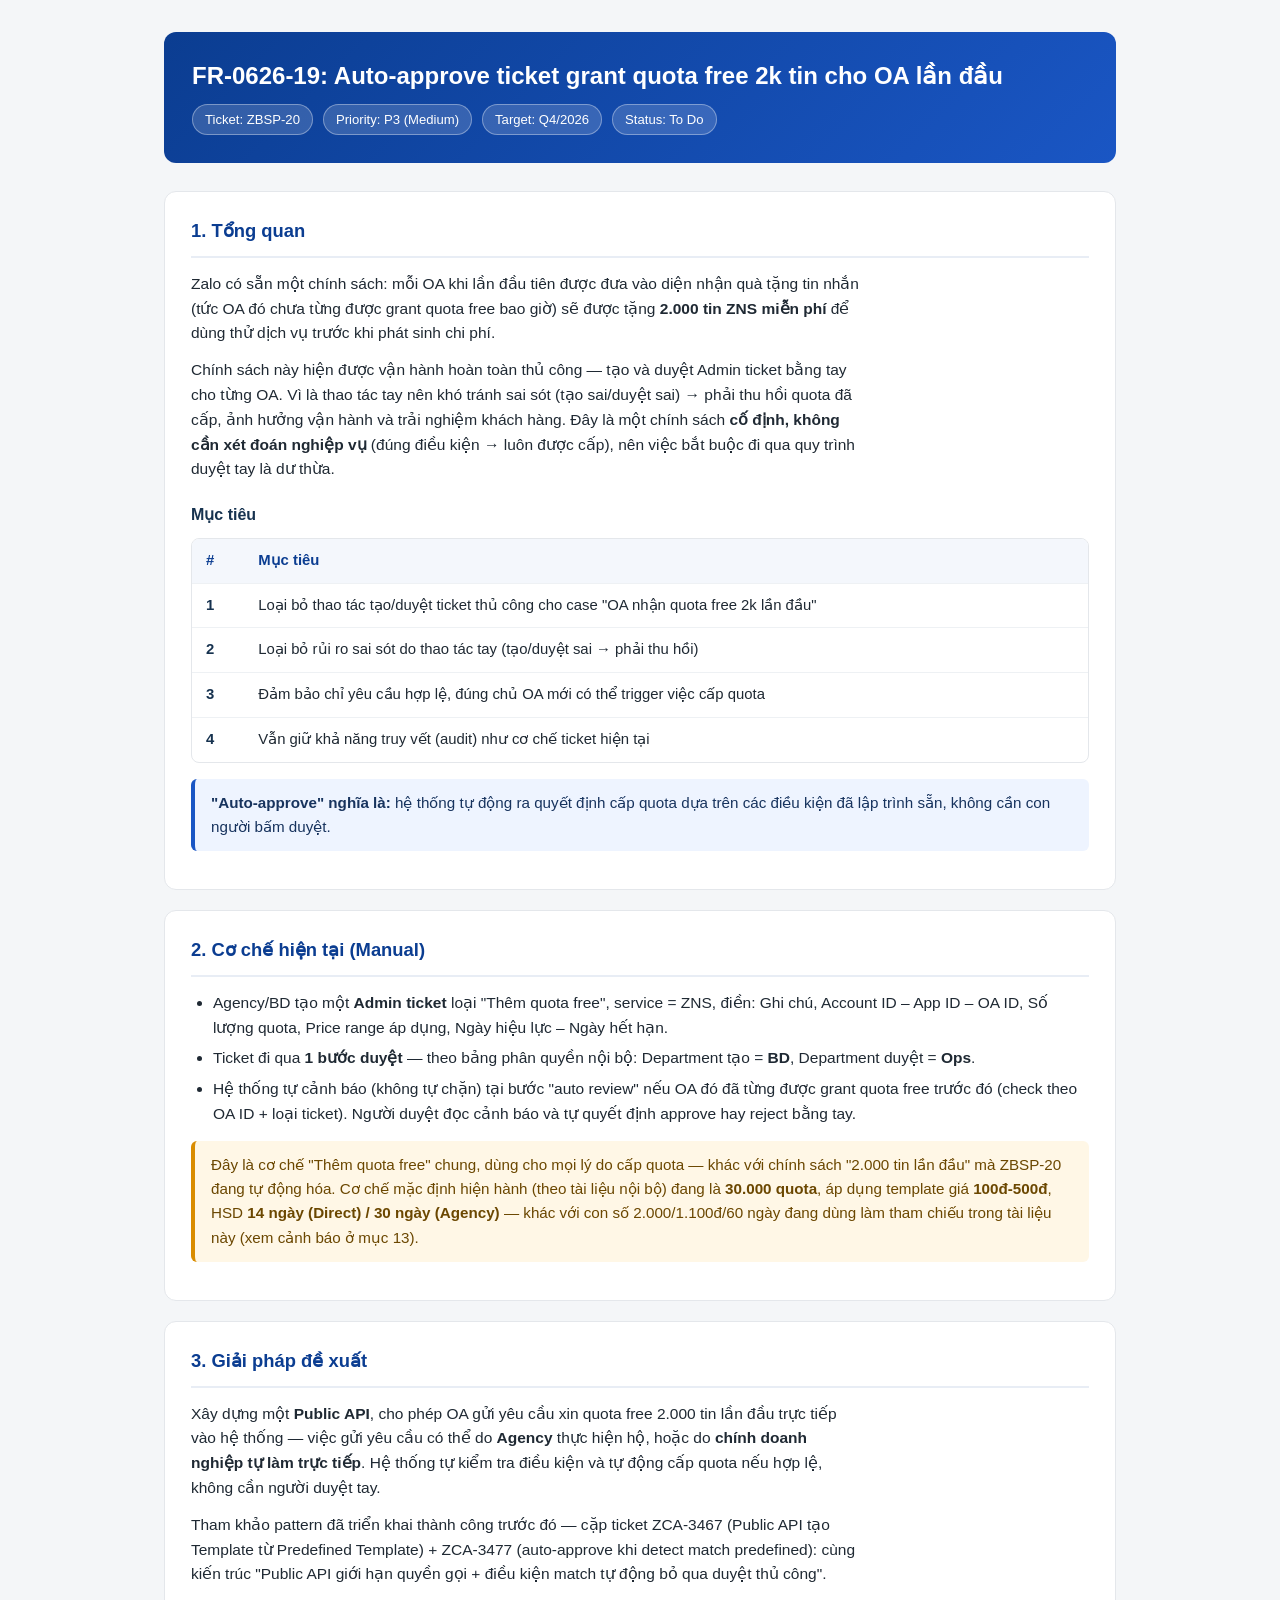
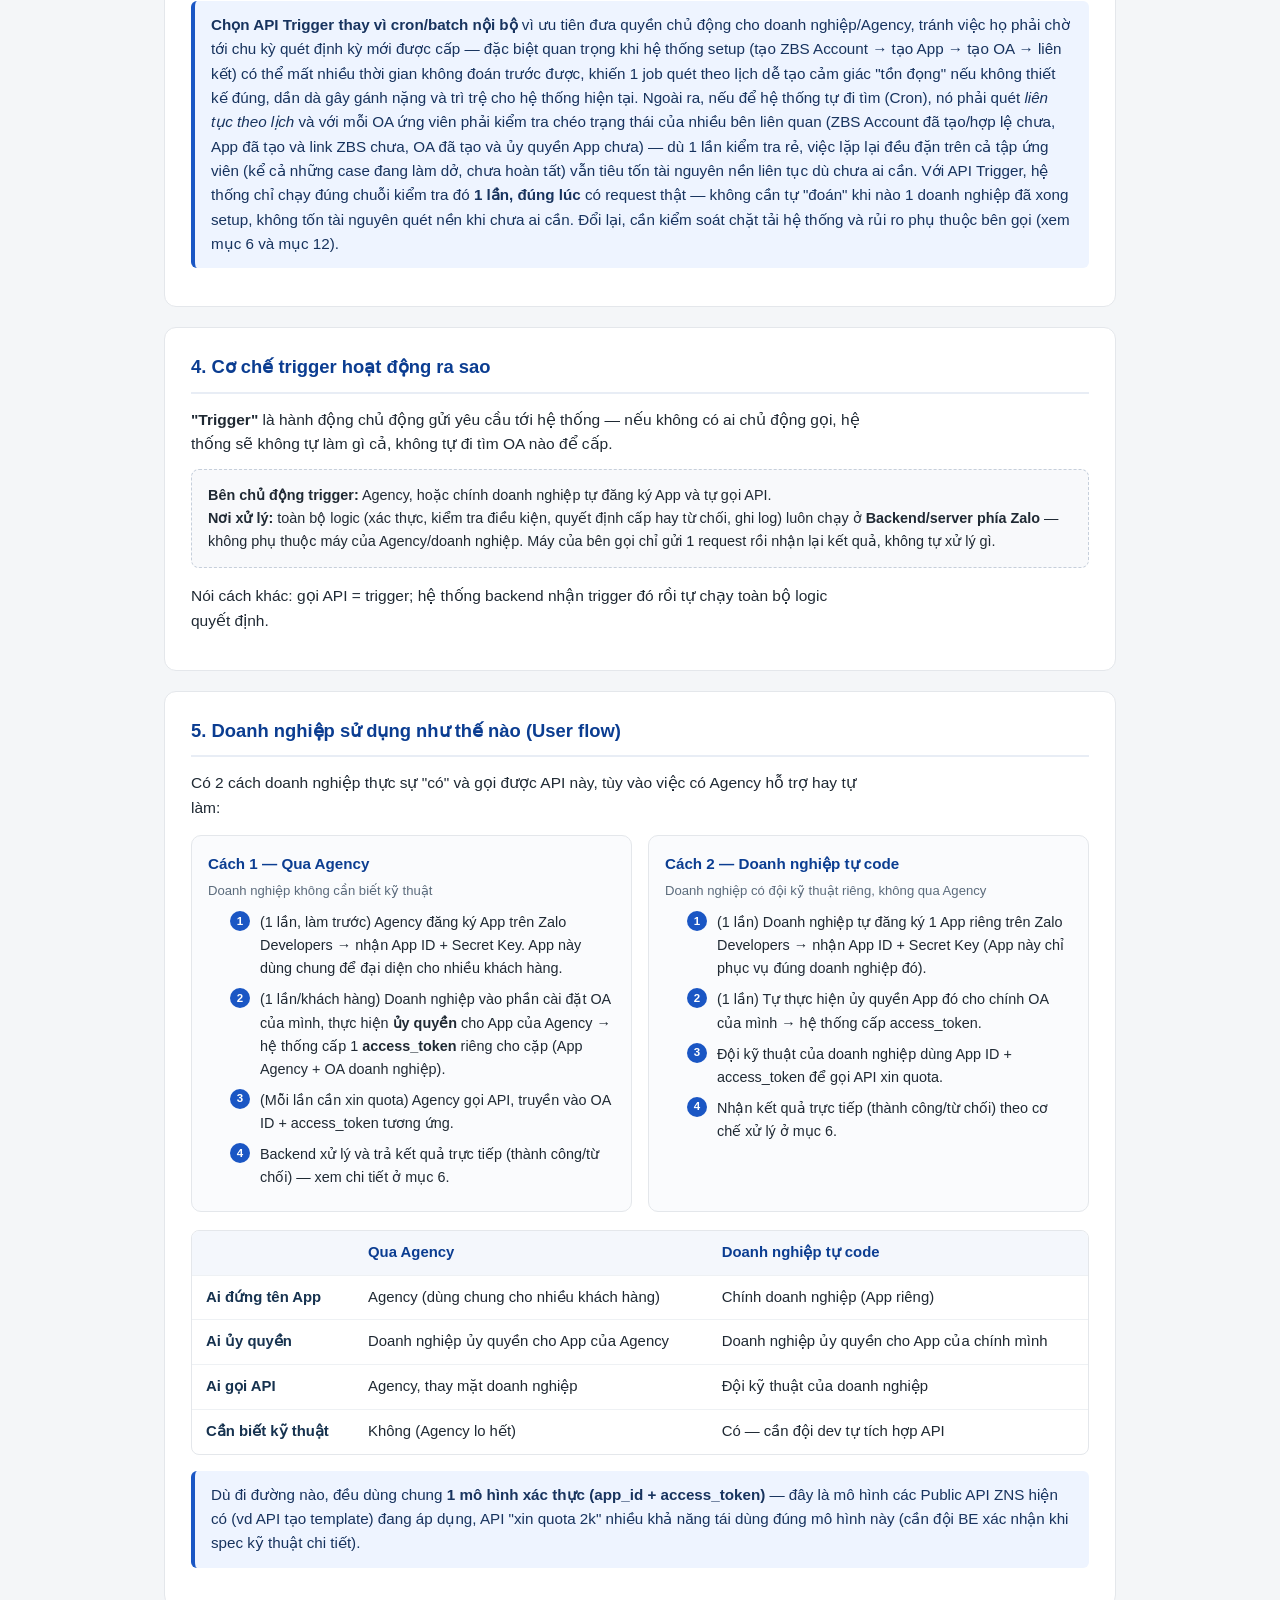
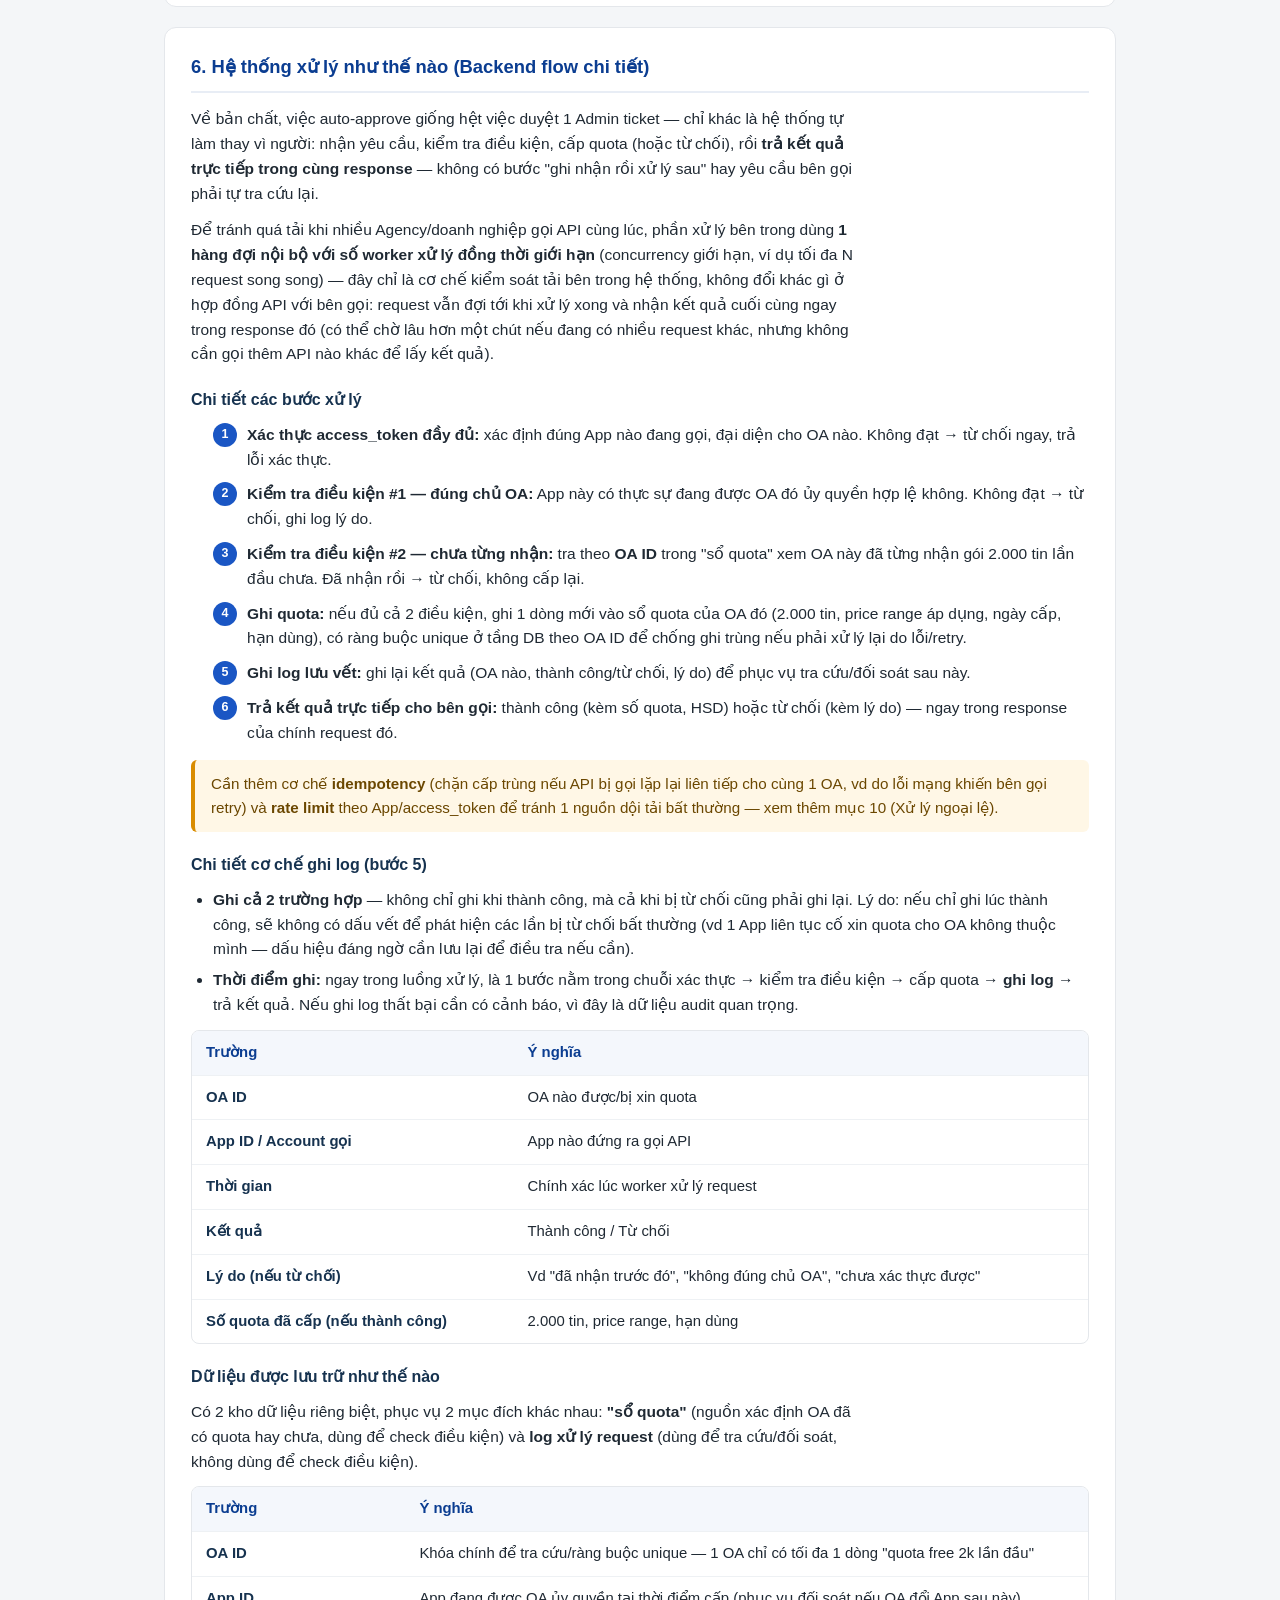
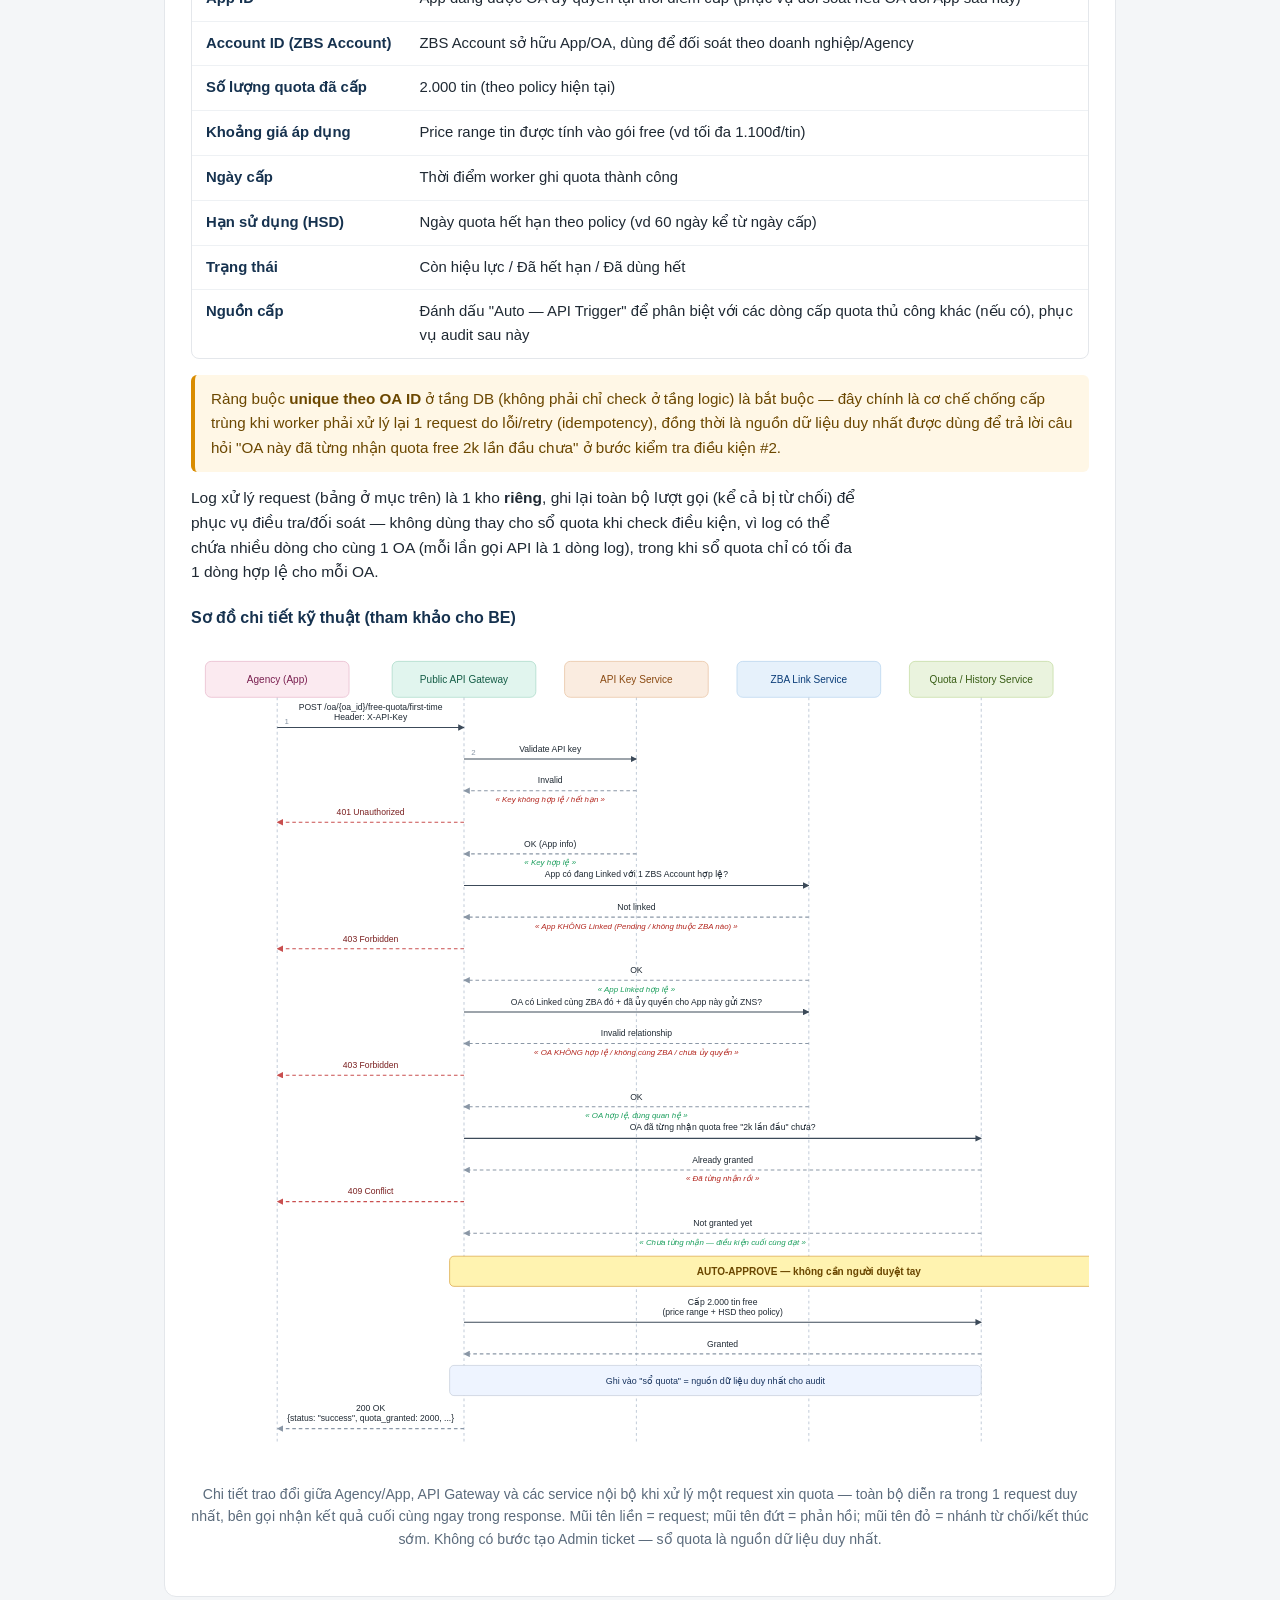
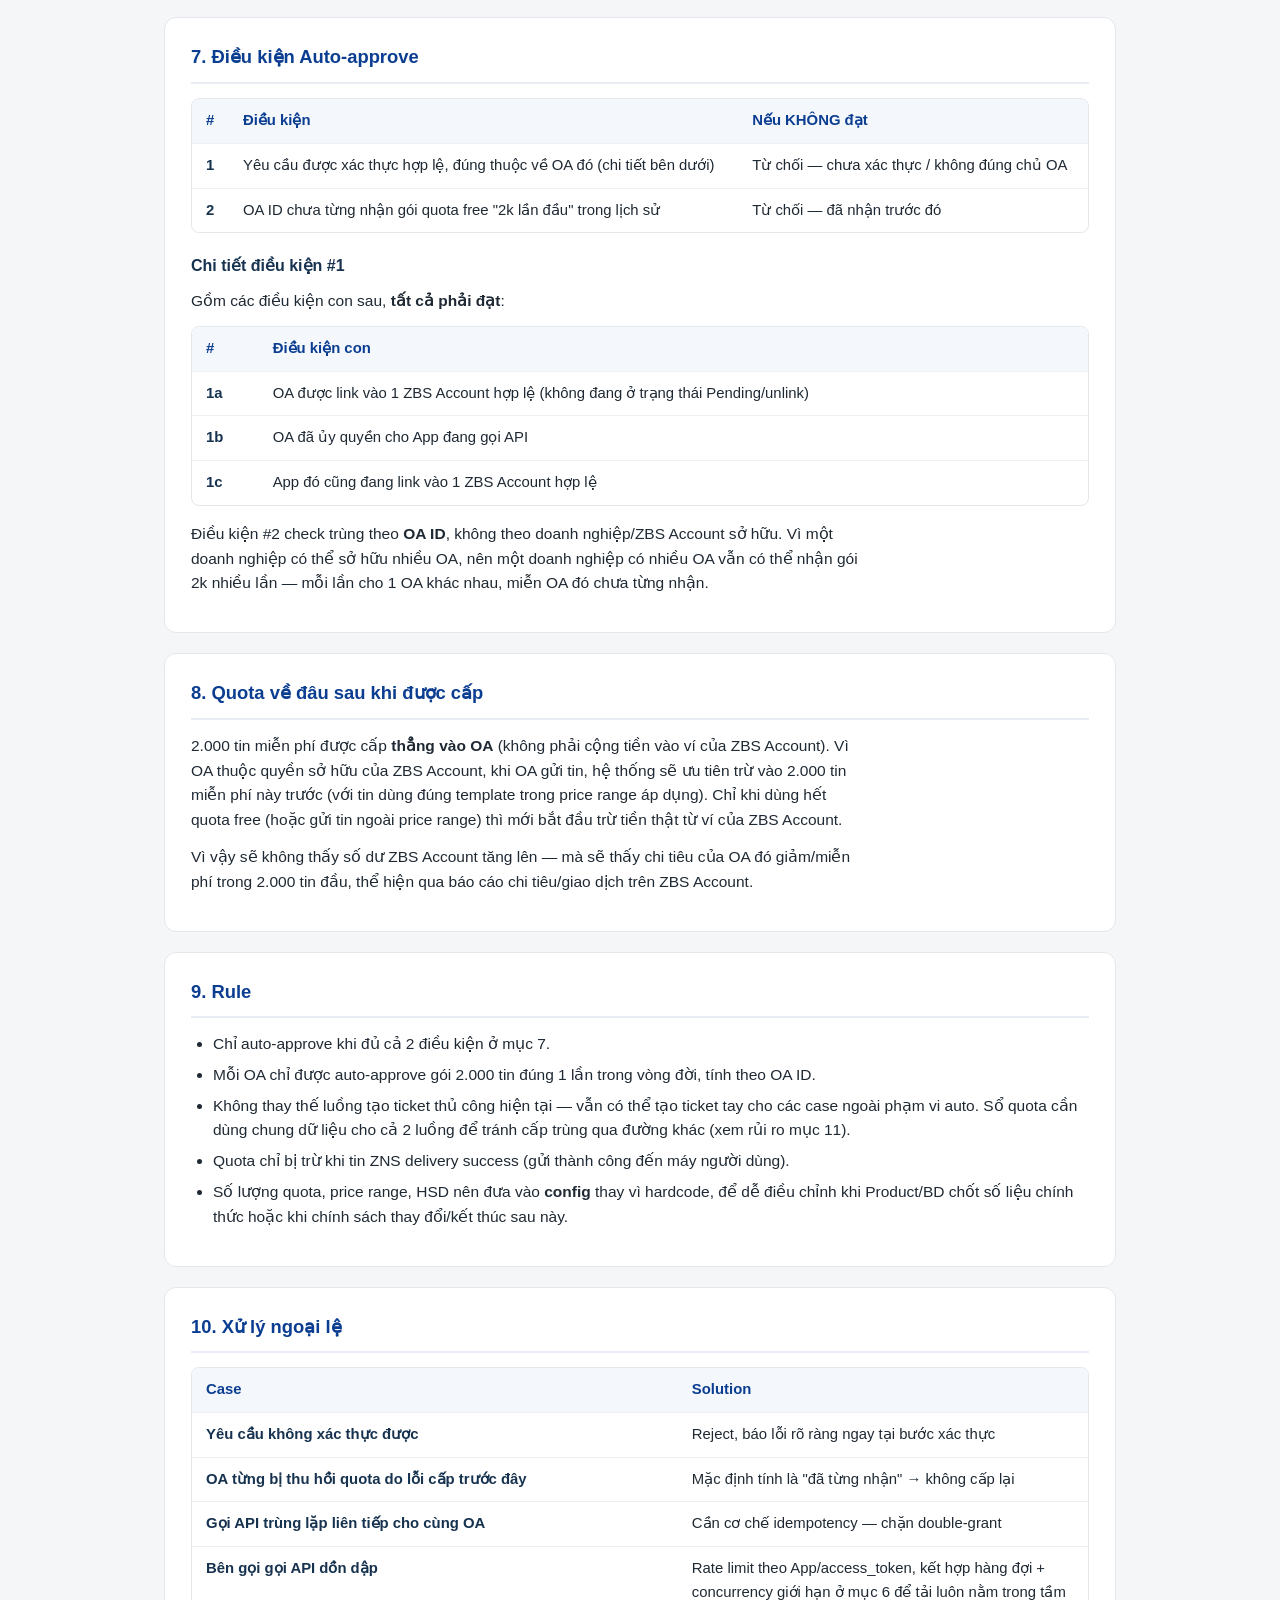
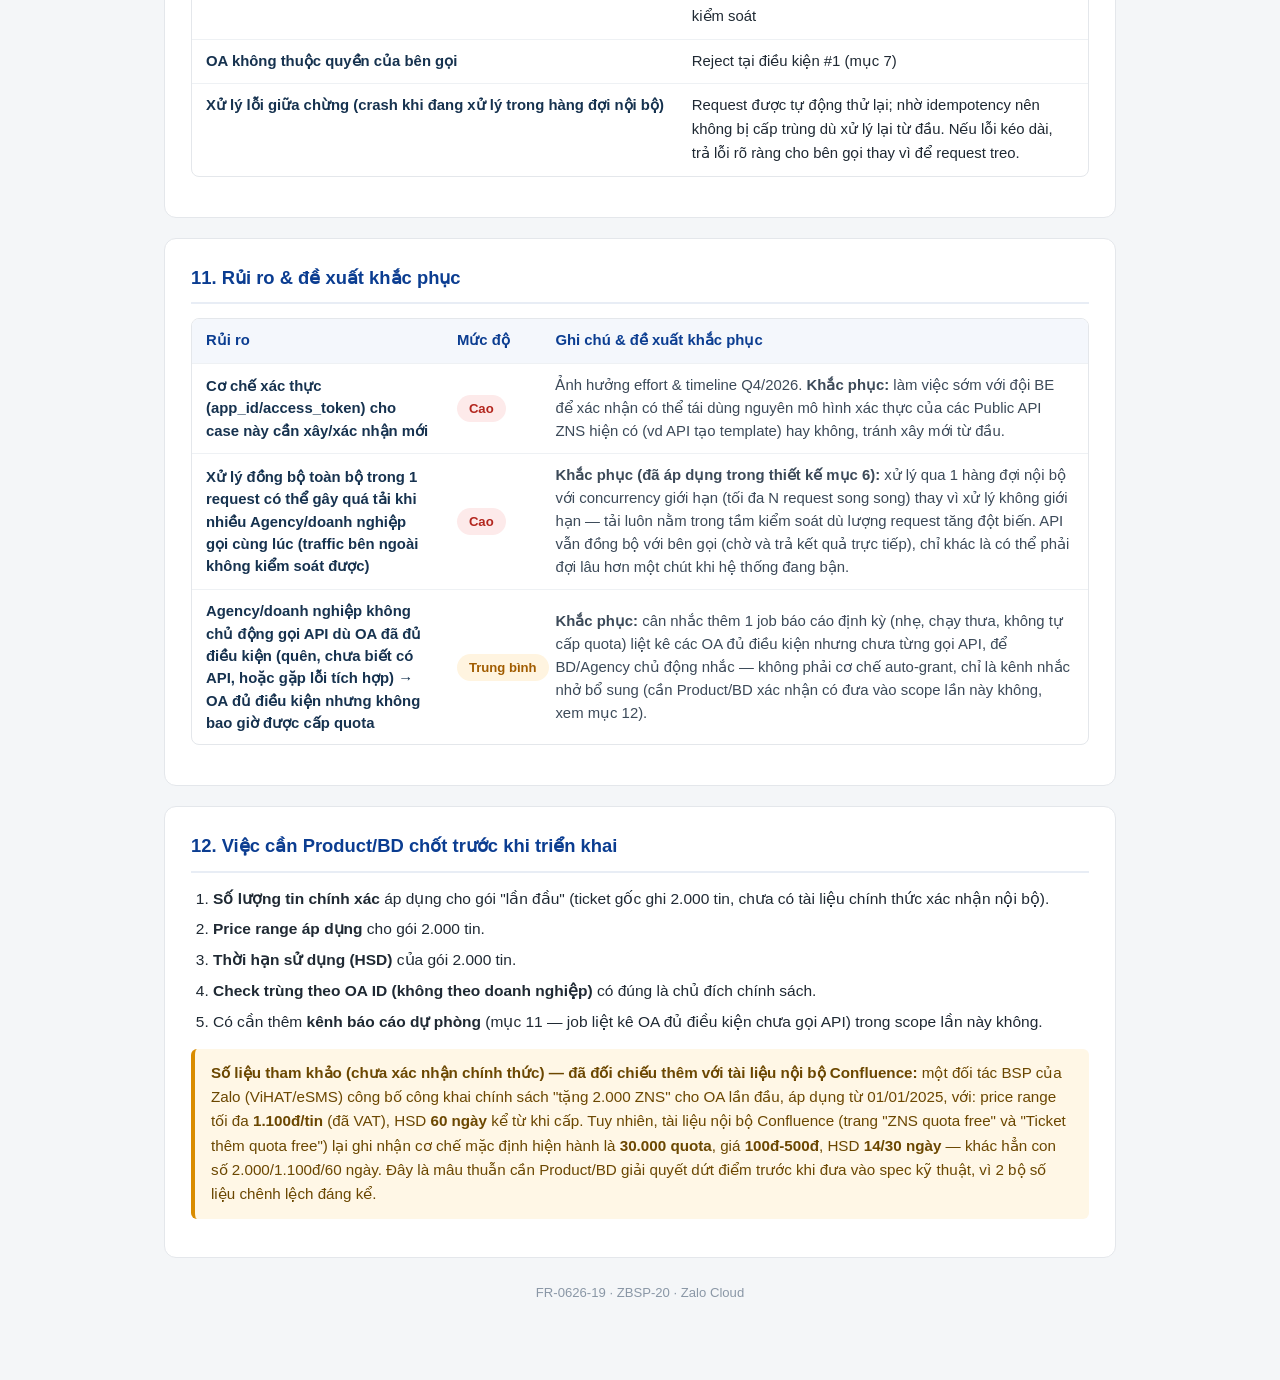
==== reports/ZBSP-20-auto-approve-quota-free-2k.html @ 9902a522 "Tổng hợp công việc huongtx — task tracking site (hôm nay/tuần này/roadmap) Co-Authored-By: Claude So" ====
<!DOCTYPE html>
<html lang="vi">
<head>
<meta charset="UTF-8">
<meta name="viewport" content="width=device-width, initial-scale=1.0">
<title>FR-0626-19: Auto-approve quota free 2k tin cho OA lần đầu</title>
<style>
  .report-root,
  .report-root *,
  .report-root *::before,
  .report-root *::after {
    box-sizing: border-box;
  }

  body {
    margin: 0;
    background: #f4f6f8;
  }

  .report-root {
    width: 100%;
    max-width: 1000px;
    margin: 0 auto;
    padding: 32px 24px 64px;
    color: #1f2933;
    font-family: "Segoe UI", Inter, Roboto, Arial, sans-serif;
    line-height: 1.6;
    font-size: 15.5px;
  }

  .report-root img,
  .report-root svg {
    max-width: 100%;
    height: auto;
    display: block;
  }

  /* Header */
  .report-header {
    background: linear-gradient(135deg, #0b3d91, #1a56c4);
    color: #fff;
    border-radius: 12px;
    padding: 28px 28px;
    margin-bottom: 28px;
  }

  .report-header h1 {
    margin: 0 0 12px;
    font-size: 1.5rem;
    line-height: 1.35;
  }

  .report-meta {
    display: flex;
    flex-wrap: wrap;
    gap: 10px;
  }

  .report-badge {
    background: rgba(255,255,255,0.16);
    border: 1px solid rgba(255,255,255,0.35);
    border-radius: 999px;
    padding: 4px 12px;
    font-size: 0.82rem;
    white-space: nowrap;
  }

  /* Section */
  .report-section {
    background: #fff;
    border: 1px solid #e4e7eb;
    border-radius: 12px;
    padding: 24px 26px;
    margin-bottom: 20px;
  }

  .report-section h2 {
    margin: 0 0 14px;
    font-size: 1.15rem;
    color: #0b3d91;
    border-bottom: 2px solid #e8edf5;
    padding-bottom: 10px;
  }

  .report-section h3 {
    font-size: 1rem;
    color: #16324f;
    margin: 20px 0 10px;
  }

  .report-section h4 {
    font-size: 0.92rem;
    color: #16324f;
    margin: 14px 0 8px;
  }

  .report-paragraph {
    max-width: 78ch;
    margin: 0 0 12px;
  }

  .report-root ul, .report-root ol {
    margin: 0 0 12px;
    padding-left: 22px;
  }

  .report-root li {
    margin-bottom: 6px;
  }

  .callout {
    background: #eef4ff;
    border-left: 4px solid #1a56c4;
    border-radius: 6px;
    padding: 12px 16px;
    margin: 14px 0;
    font-size: 0.95rem;
    color: #17335e;
  }

  .callout.warn {
    background: #fff7e6;
    border-left-color: #d98c00;
    color: #6b4700;
  }

  .callout.note {
    background: #f0f5f0;
    border-left-color: #4a8f4a;
    color: #2c4f2c;
  }

  /* Tables */
  .report-table-wrap {
    width: 100%;
    max-width: 100%;
    overflow-x: auto;
    -webkit-overflow-scrolling: touch;
    margin: 8px 0 16px;
    border: 1px solid #e4e7eb;
    border-radius: 8px;
  }

  .report-table {
    width: 100%;
    border-collapse: collapse;
    min-width: 480px;
  }

  .report-table th,
  .report-table td {
    text-align: left;
    vertical-align: top;
    padding: 10px 14px;
    border-bottom: 1px solid #eef1f4;
    overflow-wrap: anywhere;
    font-size: 0.93rem;
  }

  .report-table th {
    background: #f4f7fc;
    color: #0b3d91;
    font-weight: 600;
    white-space: nowrap;
  }

  .report-table tr:last-child td {
    border-bottom: none;
  }

  .report-table td:first-child {
    font-weight: 600;
    color: #16324f;
    white-space: nowrap;
  }

  /* Risk table — long text in first column, so override nowrap + add badges */
  .risk-table {
    min-width: 640px;
    table-layout: fixed;
  }

  .risk-table td:first-child {
    white-space: normal;
    line-height: 1.5;
  }

  .risk-table td,
  .risk-table th {
    vertical-align: middle;
  }

  .risk-table td:nth-child(3) {
    color: #3c4a59;
    line-height: 1.55;
  }

  .risk-badge {
    display: inline-block;
    padding: 3px 12px;
    border-radius: 999px;
    font-size: 0.82rem;
    font-weight: 600;
    white-space: nowrap;
  }

  .risk-badge.high {
    background: #fdeaea;
    color: #b3261e;
  }

  .risk-badge.medium {
    background: #fff4e0;
    color: #a15c00;
  }

  .risk-badge.low {
    background: #e8f5e9;
    color: #2e6b31;
  }

  /* Flow images */
  .flow-figure {
    margin: 16px 0 22px;
    text-align: center;
  }

  .flow-figure img {
    margin: 0 auto;
    border: 1px solid #e4e7eb;
    border-radius: 10px;
    background: #fff;
    padding: 10px;
  }

  .flow-figure figcaption {
    margin-top: 10px;
    font-size: 0.88rem;
    color: #5b6b7c;
  }

  .step-list {
    counter-reset: step;
    list-style: none;
    padding-left: 0;
  }

  .step-list li {
    counter-increment: step;
    position: relative;
    padding-left: 34px;
    margin-bottom: 10px;
  }

  .step-list li::before {
    content: counter(step);
    position: absolute;
    left: 0;
    top: 0;
    width: 24px;
    height: 24px;
    border-radius: 50%;
    background: #1a56c4;
    color: #fff;
    font-size: 0.78rem;
    font-weight: 700;
    display: flex;
    align-items: center;
    justify-content: center;
  }

  /* Path cards for user flow comparisons */
  .path-grid {
    display: grid;
    grid-template-columns: repeat(auto-fit, minmax(min(100%, 300px), 1fr));
    gap: 16px;
    margin: 14px 0 18px;
  }

  .path-card {
    min-width: 0;
    border: 1px solid #e4e7eb;
    border-radius: 10px;
    padding: 16px 16px 14px;
    background: #fafbfd;
  }

  .path-card .path-title {
    font-weight: 700;
    color: #0b3d91;
    font-size: 0.95rem;
    margin-bottom: 4px;
  }

  .path-card .path-sub {
    font-size: 0.82rem;
    color: #5b6b7c;
    margin-bottom: 10px;
  }

  .path-card ol.step-list {
    margin-bottom: 0;
  }

  .path-card ol.step-list li {
    font-size: 0.9rem;
    padding-left: 30px;
    margin-bottom: 8px;
  }

  .path-card ol.step-list li::before {
    width: 20px;
    height: 20px;
    font-size: 0.72rem;
  }

  .arch-box {
    background: #f8f9fb;
    border: 1px dashed #c6cfdb;
    border-radius: 8px;
    padding: 14px 16px;
    margin: 10px 0 16px;
    font-size: 0.9rem;
  }

  .footer-note {
    text-align: center;
    color: #8a97a6;
    font-size: 0.82rem;
    margin-top: 24px;
  }

  @media (max-width: 640px) {
    .report-root { padding: 20px 14px 48px; }
    .report-section { padding: 18px 16px; }
    .report-header { padding: 22px 18px; }
  }

  @media print {
    body { background: #fff; }
    .report-root { max-width: 100%; padding: 0; }
    .report-header, .report-section {
      break-inside: avoid;
      page-break-inside: avoid;
      border: 1px solid #ddd;
    }
    .report-header {
      background: #0b3d91 !important;
      -webkit-print-color-adjust: exact;
      print-color-adjust: exact;
    }
    .path-grid { grid-template-columns: 1fr 1fr; }
  }
</style>
</head>
<body>
<div class="report-root">

  <div class="report-header">
    <h1>FR-0626-19: Auto-approve ticket grant quota free 2k tin cho OA lần đầu</h1>
    <div class="report-meta">
      <span class="report-badge">Ticket: ZBSP-20</span>
      <span class="report-badge">Priority: P3 (Medium)</span>
      <span class="report-badge">Target: Q4/2026</span>
      <span class="report-badge">Status: To Do</span>
    </div>
  </div>

  <section class="report-section">
    <h2>1. Tổng quan</h2>
    <p class="report-paragraph">Zalo có sẵn một chính sách: mỗi OA khi lần đầu tiên được đưa vào diện nhận quà tặng tin nhắn (tức OA đó chưa từng được grant quota free bao giờ) sẽ được tặng <strong>2.000 tin ZNS miễn phí</strong> để dùng thử dịch vụ trước khi phát sinh chi phí.</p>
    <p class="report-paragraph">Chính sách này hiện được vận hành hoàn toàn thủ công — tạo và duyệt Admin ticket bằng tay cho từng OA. Vì là thao tác tay nên khó tránh sai sót (tạo sai/duyệt sai) → phải thu hồi quota đã cấp, ảnh hưởng vận hành và trải nghiệm khách hàng. Đây là một chính sách <strong>cố định, không cần xét đoán nghiệp vụ</strong> (đúng điều kiện → luôn được cấp), nên việc bắt buộc đi qua quy trình duyệt tay là dư thừa.</p>

    <h3>Mục tiêu</h3>
    <div class="report-table-wrap">
      <table class="report-table">
        <tr><th>#</th><th>Mục tiêu</th></tr>
        <tr><td>1</td><td>Loại bỏ thao tác tạo/duyệt ticket thủ công cho case "OA nhận quota free 2k lần đầu"</td></tr>
        <tr><td>2</td><td>Loại bỏ rủi ro sai sót do thao tác tay (tạo/duyệt sai → phải thu hồi)</td></tr>
        <tr><td>3</td><td>Đảm bảo chỉ yêu cầu hợp lệ, đúng chủ OA mới có thể trigger việc cấp quota</td></tr>
        <tr><td>4</td><td>Vẫn giữ khả năng truy vết (audit) như cơ chế ticket hiện tại</td></tr>
      </table>
    </div>

    <div class="callout"><strong>"Auto-approve" nghĩa là:</strong> hệ thống tự động ra quyết định cấp quota dựa trên các điều kiện đã lập trình sẵn, không cần con người bấm duyệt.</div>
  </section>

  <section class="report-section">
    <h2>2. Cơ chế hiện tại (Manual)</h2>
    <ul>
      <li>Agency/BD tạo một <strong>Admin ticket</strong> loại "Thêm quota free", service = ZNS, điền: Ghi chú, Account ID – App ID – OA ID, Số lượng quota, Price range áp dụng, Ngày hiệu lực – Ngày hết hạn.</li>
      <li>Ticket đi qua <strong>1 bước duyệt</strong> — theo bảng phân quyền nội bộ: Department tạo = <strong>BD</strong>, Department duyệt = <strong>Ops</strong>.</li>
      <li>Hệ thống tự cảnh báo (không tự chặn) tại bước "auto review" nếu OA đó đã từng được grant quota free trước đó (check theo OA ID + loại ticket). Người duyệt đọc cảnh báo và tự quyết định approve hay reject bằng tay.</li>
    </ul>
    <div class="callout warn">Đây là cơ chế "Thêm quota free" chung, dùng cho mọi lý do cấp quota — khác với chính sách "2.000 tin lần đầu" mà ZBSP-20 đang tự động hóa. Cơ chế mặc định hiện hành (theo tài liệu nội bộ) đang là <strong>30.000 quota</strong>, áp dụng template giá <strong>100đ-500đ</strong>, HSD <strong>14 ngày (Direct) / 30 ngày (Agency)</strong> — khác với con số 2.000/1.100đ/60 ngày đang dùng làm tham chiếu trong tài liệu này (xem cảnh báo ở mục 13).</div>
  </section>

  <section class="report-section">
    <h2>3. Giải pháp đề xuất</h2>
    <p class="report-paragraph">Xây dựng một <strong>Public API</strong>, cho phép OA gửi yêu cầu xin quota free 2.000 tin lần đầu trực tiếp vào hệ thống — việc gửi yêu cầu có thể do <strong>Agency</strong> thực hiện hộ, hoặc do <strong>chính doanh nghiệp tự làm trực tiếp</strong>. Hệ thống tự kiểm tra điều kiện và tự động cấp quota nếu hợp lệ, không cần người duyệt tay.</p>
    <p class="report-paragraph">Tham khảo pattern đã triển khai thành công trước đó — cặp ticket ZCA-3467 (Public API tạo Template từ Predefined Template) + ZCA-3477 (auto-approve khi detect match predefined): cùng kiến trúc "Public API giới hạn quyền gọi + điều kiện match tự động bỏ qua duyệt thủ công".</p>
    <div class="callout"><strong>Chọn API Trigger thay vì cron/batch nội bộ</strong> vì ưu tiên đưa quyền chủ động cho doanh nghiệp/Agency, tránh việc họ phải chờ tới chu kỳ quét định kỳ mới được cấp — đặc biệt quan trọng khi hệ thống setup (tạo ZBS Account → tạo App → tạo OA → liên kết) có thể mất nhiều thời gian không đoán trước được, khiến 1 job quét theo lịch dễ tạo cảm giác "tồn đọng" nếu không thiết kế đúng, dần dà gây gánh nặng và trì trệ cho hệ thống hiện tại. Ngoài ra, nếu để hệ thống tự đi tìm (Cron), nó phải quét <em>liên tục theo lịch</em> và với mỗi OA ứng viên phải kiểm tra chéo trạng thái của nhiều bên liên quan (ZBS Account đã tạo/hợp lệ chưa, App đã tạo và link ZBS chưa, OA đã tạo và ủy quyền App chưa) — dù 1 lần kiểm tra rẻ, việc lặp lại đều đặn trên cả tập ứng viên (kể cả những case đang làm dở, chưa hoàn tất) vẫn tiêu tốn tài nguyên nền liên tục dù chưa ai cần. Với API Trigger, hệ thống chỉ chạy đúng chuỗi kiểm tra đó <strong>1 lần, đúng lúc</strong> có request thật — không cần tự "đoán" khi nào 1 doanh nghiệp đã xong setup, không tốn tài nguyên quét nền khi chưa ai cần. Đổi lại, cần kiểm soát chặt tải hệ thống và rủi ro phụ thuộc bên gọi (xem mục 6 và mục 12).</div>
  </section>

  <section class="report-section">
    <h2>4. Cơ chế trigger hoạt động ra sao</h2>
    <p class="report-paragraph"><strong>"Trigger"</strong> là hành động chủ động gửi yêu cầu tới hệ thống — nếu không có ai chủ động gọi, hệ thống sẽ không tự làm gì cả, không tự đi tìm OA nào để cấp.</p>
    <div class="arch-box">
      <strong>Bên chủ động trigger:</strong> Agency, hoặc chính doanh nghiệp tự đăng ký App và tự gọi API.<br>
      <strong>Nơi xử lý:</strong> toàn bộ logic (xác thực, kiểm tra điều kiện, quyết định cấp hay từ chối, ghi log) luôn chạy ở <strong>Backend/server phía Zalo</strong> — không phụ thuộc máy của Agency/doanh nghiệp. Máy của bên gọi chỉ gửi 1 request rồi nhận lại kết quả, không tự xử lý gì.
    </div>
    <p class="report-paragraph">Nói cách khác: gọi API = trigger; hệ thống backend nhận trigger đó rồi tự chạy toàn bộ logic quyết định.</p>
  </section>

  <section class="report-section">
    <h2>5. Doanh nghiệp sử dụng như thế nào (User flow)</h2>
    <p class="report-paragraph">Có 2 cách doanh nghiệp thực sự "có" và gọi được API này, tùy vào việc có Agency hỗ trợ hay tự làm:</p>

    <div class="path-grid">
      <div class="path-card">
        <div class="path-title">Cách 1 — Qua Agency</div>
        <div class="path-sub">Doanh nghiệp không cần biết kỹ thuật</div>
        <ol class="step-list">
          <li>(1 lần, làm trước) Agency đăng ký App trên Zalo Developers → nhận App ID + Secret Key. App này dùng chung để đại diện cho nhiều khách hàng.</li>
          <li>(1 lần/khách hàng) Doanh nghiệp vào phần cài đặt OA của mình, thực hiện <strong>ủy quyền</strong> cho App của Agency → hệ thống cấp 1 <strong>access_token</strong> riêng cho cặp (App Agency + OA doanh nghiệp).</li>
          <li>(Mỗi lần cần xin quota) Agency gọi API, truyền vào OA ID + access_token tương ứng.</li>
          <li>Backend xử lý và trả kết quả trực tiếp (thành công/từ chối) — xem chi tiết ở mục 6.</li>
        </ol>
      </div>
      <div class="path-card">
        <div class="path-title">Cách 2 — Doanh nghiệp tự code</div>
        <div class="path-sub">Doanh nghiệp có đội kỹ thuật riêng, không qua Agency</div>
        <ol class="step-list">
          <li>(1 lần) Doanh nghiệp tự đăng ký 1 App riêng trên Zalo Developers → nhận App ID + Secret Key (App này chỉ phục vụ đúng doanh nghiệp đó).</li>
          <li>(1 lần) Tự thực hiện ủy quyền App đó cho chính OA của mình → hệ thống cấp access_token.</li>
          <li>Đội kỹ thuật của doanh nghiệp dùng App ID + access_token để gọi API xin quota.</li>
          <li>Nhận kết quả trực tiếp (thành công/từ chối) theo cơ chế xử lý ở mục 6.</li>
        </ol>
      </div>
    </div>

    <div class="report-table-wrap">
      <table class="report-table">
        <tr><th></th><th>Qua Agency</th><th>Doanh nghiệp tự code</th></tr>
        <tr><td>Ai đứng tên App</td><td>Agency (dùng chung cho nhiều khách hàng)</td><td>Chính doanh nghiệp (App riêng)</td></tr>
        <tr><td>Ai ủy quyền</td><td>Doanh nghiệp ủy quyền cho App của Agency</td><td>Doanh nghiệp ủy quyền cho App của chính mình</td></tr>
        <tr><td>Ai gọi API</td><td>Agency, thay mặt doanh nghiệp</td><td>Đội kỹ thuật của doanh nghiệp</td></tr>
        <tr><td>Cần biết kỹ thuật</td><td>Không (Agency lo hết)</td><td>Có — cần đội dev tự tích hợp API</td></tr>
      </table>
    </div>

    <div class="callout">Dù đi đường nào, đều dùng chung <strong>1 mô hình xác thực (app_id + access_token)</strong> — đây là mô hình các Public API ZNS hiện có (vd API tạo template) đang áp dụng, API "xin quota 2k" nhiều khả năng tái dùng đúng mô hình này (cần đội BE xác nhận khi spec kỹ thuật chi tiết).</div>
  </section>

  <section class="report-section">
    <h2>6. Hệ thống xử lý như thế nào (Backend flow chi tiết)</h2>
    <p class="report-paragraph">Về bản chất, việc auto-approve giống hệt việc duyệt 1 Admin ticket — chỉ khác là hệ thống tự làm thay vì người: nhận yêu cầu, kiểm tra điều kiện, cấp quota (hoặc từ chối), rồi <strong>trả kết quả trực tiếp trong cùng response</strong> — không có bước "ghi nhận rồi xử lý sau" hay yêu cầu bên gọi phải tự tra cứu lại.</p>
    <p class="report-paragraph">Để tránh quá tải khi nhiều Agency/doanh nghiệp gọi API cùng lúc, phần xử lý bên trong dùng <strong>1 hàng đợi nội bộ với số worker xử lý đồng thời giới hạn</strong> (concurrency giới hạn, ví dụ tối đa N request song song) — đây chỉ là cơ chế kiểm soát tải bên trong hệ thống, không đổi khác gì ở hợp đồng API với bên gọi: request vẫn đợi tới khi xử lý xong và nhận kết quả cuối cùng ngay trong response đó (có thể chờ lâu hơn một chút nếu đang có nhiều request khác, nhưng không cần gọi thêm API nào khác để lấy kết quả).</p>

    <h3>Chi tiết các bước xử lý</h3>
    <ol class="step-list">
      <li><strong>Xác thực access_token đầy đủ:</strong> xác định đúng App nào đang gọi, đại diện cho OA nào. Không đạt → từ chối ngay, trả lỗi xác thực.</li>
      <li><strong>Kiểm tra điều kiện #1 — đúng chủ OA:</strong> App này có thực sự đang được OA đó ủy quyền hợp lệ không. Không đạt → từ chối, ghi log lý do.</li>
      <li><strong>Kiểm tra điều kiện #2 — chưa từng nhận:</strong> tra theo <strong>OA ID</strong> trong "sổ quota" xem OA này đã từng nhận gói 2.000 tin lần đầu chưa. Đã nhận rồi → từ chối, không cấp lại.</li>
      <li><strong>Ghi quota:</strong> nếu đủ cả 2 điều kiện, ghi 1 dòng mới vào sổ quota của OA đó (2.000 tin, price range áp dụng, ngày cấp, hạn dùng), có ràng buộc unique ở tầng DB theo OA ID để chống ghi trùng nếu phải xử lý lại do lỗi/retry.</li>
      <li><strong>Ghi log lưu vết:</strong> ghi lại kết quả (OA nào, thành công/từ chối, lý do) để phục vụ tra cứu/đối soát sau này.</li>
      <li><strong>Trả kết quả trực tiếp cho bên gọi:</strong> thành công (kèm số quota, HSD) hoặc từ chối (kèm lý do) — ngay trong response của chính request đó.</li>
    </ol>
    <div class="callout warn">Cần thêm cơ chế <strong>idempotency</strong> (chặn cấp trùng nếu API bị gọi lặp lại liên tiếp cho cùng 1 OA, vd do lỗi mạng khiến bên gọi retry) và <strong>rate limit</strong> theo App/access_token để tránh 1 nguồn dội tải bất thường — xem thêm mục 10 (Xử lý ngoại lệ).</div>

    <h3>Chi tiết cơ chế ghi log (bước 5)</h3>
    <ul>
      <li><strong>Ghi cả 2 trường hợp</strong> — không chỉ ghi khi thành công, mà cả khi bị từ chối cũng phải ghi lại. Lý do: nếu chỉ ghi lúc thành công, sẽ không có dấu vết để phát hiện các lần bị từ chối bất thường (vd 1 App liên tục cố xin quota cho OA không thuộc mình — dấu hiệu đáng ngờ cần lưu lại để điều tra nếu cần).</li>
      <li><strong>Thời điểm ghi:</strong> ngay trong luồng xử lý, là 1 bước nằm trong chuỗi xác thực → kiểm tra điều kiện → cấp quota → <strong>ghi log</strong> → trả kết quả. Nếu ghi log thất bại cần có cảnh báo, vì đây là dữ liệu audit quan trọng.</li>
    </ul>
    <div class="report-table-wrap">
      <table class="report-table">
        <tr><th>Trường</th><th>Ý nghĩa</th></tr>
        <tr><td>OA ID</td><td>OA nào được/bị xin quota</td></tr>
        <tr><td>App ID / Account gọi</td><td>App nào đứng ra gọi API</td></tr>
        <tr><td>Thời gian</td><td>Chính xác lúc worker xử lý request</td></tr>
        <tr><td>Kết quả</td><td>Thành công / Từ chối</td></tr>
        <tr><td>Lý do (nếu từ chối)</td><td>Vd "đã nhận trước đó", "không đúng chủ OA", "chưa xác thực được"</td></tr>
        <tr><td>Số quota đã cấp (nếu thành công)</td><td>2.000 tin, price range, hạn dùng</td></tr>
      </table>
    </div>

    <h3>Dữ liệu được lưu trữ như thế nào</h3>
    <p class="report-paragraph">Có 2 kho dữ liệu riêng biệt, phục vụ 2 mục đích khác nhau: <strong>"sổ quota"</strong> (nguồn xác định OA đã có quota hay chưa, dùng để check điều kiện) và <strong>log xử lý request</strong> (dùng để tra cứu/đối soát, không dùng để check điều kiện).</p>
    <div class="report-table-wrap">
      <table class="report-table">
        <tr><th>Trường</th><th>Ý nghĩa</th></tr>
        <tr><td>OA ID</td><td>Khóa chính để tra cứu/ràng buộc unique — 1 OA chỉ có tối đa 1 dòng "quota free 2k lần đầu"</td></tr>
        <tr><td>App ID</td><td>App đang được OA ủy quyền tại thời điểm cấp (phục vụ đối soát nếu OA đổi App sau này)</td></tr>
        <tr><td>Account ID (ZBS Account)</td><td>ZBS Account sở hữu App/OA, dùng để đối soát theo doanh nghiệp/Agency</td></tr>
        <tr><td>Số lượng quota đã cấp</td><td>2.000 tin (theo policy hiện tại)</td></tr>
        <tr><td>Khoảng giá áp dụng</td><td>Price range tin được tính vào gói free (vd tối đa 1.100đ/tin)</td></tr>
        <tr><td>Ngày cấp</td><td>Thời điểm worker ghi quota thành công</td></tr>
        <tr><td>Hạn sử dụng (HSD)</td><td>Ngày quota hết hạn theo policy (vd 60 ngày kể từ ngày cấp)</td></tr>
        <tr><td>Trạng thái</td><td>Còn hiệu lực / Đã hết hạn / Đã dùng hết</td></tr>
        <tr><td>Nguồn cấp</td><td>Đánh dấu "Auto — API Trigger" để phân biệt với các dòng cấp quota thủ công khác (nếu có), phục vụ audit sau này</td></tr>
      </table>
    </div>
    <div class="callout warn">Ràng buộc <strong>unique theo OA ID</strong> ở tầng DB (không phải chỉ check ở tầng logic) là bắt buộc — đây chính là cơ chế chống cấp trùng khi worker phải xử lý lại 1 request do lỗi/retry (idempotency), đồng thời là nguồn dữ liệu duy nhất được dùng để trả lời câu hỏi "OA này đã từng nhận quota free 2k lần đầu chưa" ở bước kiểm tra điều kiện #2.</div>
    <p class="report-paragraph">Log xử lý request (bảng ở mục trên) là 1 kho <strong>riêng</strong>, ghi lại toàn bộ lượt gọi (kể cả bị từ chối) để phục vụ điều tra/đối soát — không dùng thay cho sổ quota khi check điều kiện, vì log có thể chứa nhiều dòng cho cùng 1 OA (mỗi lần gọi API là 1 dòng log), trong khi sổ quota chỉ có tối đa 1 dòng hợp lệ cho mỗi OA.</p>


    <h3>Sơ đồ chi tiết kỹ thuật (tham khảo cho BE)</h3>
    <figure class="flow-figure">
      <svg viewBox="0 0 1250 1150" xmlns="http://www.w3.org/2000/svg" role="img" style="max-width:100%;height:auto;">
        <title>Sequence diagram chi tiết các bước gọi API và xác thực</title>
        <defs>
          <marker id="sq-dark" viewBox="0 0 10 10" refX="9" refY="5" markerWidth="6" markerHeight="6" orient="auto"><path d="M0,0 L10,5 L0,10 z" fill="#3c4a59"/></marker>
          <marker id="sq-gray" viewBox="0 0 10 10" refX="9" refY="5" markerWidth="6" markerHeight="6" orient="auto"><path d="M0,0 L10,5 L0,10 z" fill="#8a97a6"/></marker>
          <marker id="sq-red" viewBox="0 0 10 10" refX="9" refY="5" markerWidth="6" markerHeight="6" orient="auto"><path d="M0,0 L10,5 L0,10 z" fill="#c94f4f"/></marker>
        </defs>

        <!-- lifelines -->
        <line x1="120" y1="70" x2="120" y2="1110" stroke="#c6cfdb" stroke-width="1.5" stroke-dasharray="4 4"/>
        <line x1="380" y1="70" x2="380" y2="1110" stroke="#c6cfdb" stroke-width="1.5" stroke-dasharray="4 4"/>
        <line x1="620" y1="70" x2="620" y2="1110" stroke="#c6cfdb" stroke-width="1.5" stroke-dasharray="4 4"/>
        <line x1="860" y1="70" x2="860" y2="1110" stroke="#c6cfdb" stroke-width="1.5" stroke-dasharray="4 4"/>
        <line x1="1100" y1="70" x2="1100" y2="1110" stroke="#c6cfdb" stroke-width="1.5" stroke-dasharray="4 4"/>

        <!-- headers -->
        <rect x="20" y="20" width="200" height="50" rx="8" fill="#fbeaf0" stroke="#e7b8cc"/>
        <text x="120" y="50" text-anchor="middle" font-size="14" fill="#7a2050">Agency (App)</text>
        <rect x="280" y="20" width="200" height="50" rx="8" fill="#e1f5ee" stroke="#a8d9c8"/>
        <text x="380" y="50" text-anchor="middle" font-size="14" fill="#145c46">Public API Gateway</text>
        <rect x="520" y="20" width="200" height="50" rx="8" fill="#faece0" stroke="#e8c2a0"/>
        <text x="620" y="50" text-anchor="middle" font-size="14" fill="#8a4a12">API Key Service</text>
        <rect x="760" y="20" width="200" height="50" rx="8" fill="#e6f1fb" stroke="#b7d4ef"/>
        <text x="860" y="50" text-anchor="middle" font-size="14" fill="#0b3d78">ZBA Link Service</text>
        <rect x="1000" y="20" width="200" height="50" rx="8" fill="#eaf3de" stroke="#c3dba0"/>
        <text x="1100" y="50" text-anchor="middle" font-size="14" fill="#375c14">Quota / History Service</text>

        <!-- msg1 -->
        <text x="250" y="88" text-anchor="middle" font-size="12" fill="#1f2933">POST /oa/{oa_id}/free-quota/first-time</text>
        <text x="250" y="102" text-anchor="middle" font-size="12" fill="#1f2933">Header: X-API-Key</text>
        <line x1="120" y1="112" x2="380" y2="112" stroke="#3c4a59" stroke-width="1.5" marker-end="url(#sq-dark)"/>
        <text x="130" y="107" font-size="11" fill="#8a97a6">1</text>

        <!-- msg2 -->
        <text x="500" y="146" text-anchor="middle" font-size="12" fill="#1f2933">Validate API key</text>
        <line x1="380" y1="156" x2="620" y2="156" stroke="#3c4a59" stroke-width="1.5" marker-end="url(#sq-dark)"/>
        <text x="390" y="151" font-size="11" fill="#8a97a6">2</text>

        <!-- msg3 -->
        <text x="500" y="190" text-anchor="middle" font-size="12" fill="#1f2933">Invalid</text>
        <line x1="620" y1="200" x2="380" y2="200" stroke="#8a97a6" stroke-width="1.5" stroke-dasharray="5 4" marker-end="url(#sq-gray)"/>
        <text x="500" y="216" text-anchor="middle" font-size="11" font-style="italic" fill="#b3261e">« Key không hợp lệ / hết hạn »</text>

        <!-- msg4 -->
        <text x="250" y="234" text-anchor="middle" font-size="12" fill="#7a2020">401 Unauthorized</text>
        <line x1="380" y1="244" x2="120" y2="244" stroke="#c94f4f" stroke-width="1.5" stroke-dasharray="5 4" marker-end="url(#sq-red)"/>

        <!-- msg5 -->
        <text x="500" y="278" text-anchor="middle" font-size="12" fill="#1f2933">OK (App info)</text>
        <line x1="620" y1="288" x2="380" y2="288" stroke="#8a97a6" stroke-width="1.5" stroke-dasharray="5 4" marker-end="url(#sq-gray)"/>
        <text x="500" y="304" text-anchor="middle" font-size="11" font-style="italic" fill="#1a9e5c">« Key hợp lệ »</text>

        <!-- msg6 -->
        <text x="620" y="320" text-anchor="middle" font-size="12" fill="#1f2933">App có đang Linked với 1 ZBS Account hợp lệ?</text>
        <line x1="380" y1="332" x2="860" y2="332" stroke="#3c4a59" stroke-width="1.5" marker-end="url(#sq-dark)"/>

        <!-- msg7 -->
        <text x="620" y="366" text-anchor="middle" font-size="12" fill="#1f2933">Not linked</text>
        <line x1="860" y1="376" x2="380" y2="376" stroke="#8a97a6" stroke-width="1.5" stroke-dasharray="5 4" marker-end="url(#sq-gray)"/>
        <text x="620" y="392" text-anchor="middle" font-size="11" font-style="italic" fill="#b3261e">« App KHÔNG Linked (Pending / không thuộc ZBA nào) »</text>

        <!-- msg8 -->
        <text x="250" y="410" text-anchor="middle" font-size="12" fill="#7a2020">403 Forbidden</text>
        <line x1="380" y1="420" x2="120" y2="420" stroke="#c94f4f" stroke-width="1.5" stroke-dasharray="5 4" marker-end="url(#sq-red)"/>

        <!-- msg9 -->
        <text x="620" y="454" text-anchor="middle" font-size="12" fill="#1f2933">OK</text>
        <line x1="860" y1="464" x2="380" y2="464" stroke="#8a97a6" stroke-width="1.5" stroke-dasharray="5 4" marker-end="url(#sq-gray)"/>
        <text x="620" y="480" text-anchor="middle" font-size="11" font-style="italic" fill="#1a9e5c">« App Linked hợp lệ »</text>

        <!-- msg10 -->
        <text x="620" y="498" text-anchor="middle" font-size="12" fill="#1f2933">OA có Linked cùng ZBA đó + đã ủy quyền cho App này gửi ZNS?</text>
        <line x1="380" y1="508" x2="860" y2="508" stroke="#3c4a59" stroke-width="1.5" marker-end="url(#sq-dark)"/>

        <!-- msg11 -->
        <text x="620" y="542" text-anchor="middle" font-size="12" fill="#1f2933">Invalid relationship</text>
        <line x1="860" y1="552" x2="380" y2="552" stroke="#8a97a6" stroke-width="1.5" stroke-dasharray="5 4" marker-end="url(#sq-gray)"/>
        <text x="620" y="568" text-anchor="middle" font-size="11" font-style="italic" fill="#b3261e">« OA KHÔNG hợp lệ / không cùng ZBA / chưa ủy quyền »</text>

        <!-- msg12 -->
        <text x="250" y="586" text-anchor="middle" font-size="12" fill="#7a2020">403 Forbidden</text>
        <line x1="380" y1="596" x2="120" y2="596" stroke="#c94f4f" stroke-width="1.5" stroke-dasharray="5 4" marker-end="url(#sq-red)"/>

        <!-- msg13 -->
        <text x="620" y="630" text-anchor="middle" font-size="12" fill="#1f2933">OK</text>
        <line x1="860" y1="640" x2="380" y2="640" stroke="#8a97a6" stroke-width="1.5" stroke-dasharray="5 4" marker-end="url(#sq-gray)"/>
        <text x="620" y="656" text-anchor="middle" font-size="11" font-style="italic" fill="#1a9e5c">« OA hợp lệ, đúng quan hệ »</text>

        <!-- msg14 -->
        <text x="740" y="672" text-anchor="middle" font-size="12" fill="#1f2933">OA đã từng nhận quota free "2k lần đầu" chưa?</text>
        <line x1="380" y1="684" x2="1100" y2="684" stroke="#3c4a59" stroke-width="1.5" marker-end="url(#sq-dark)"/>

        <!-- msg15 -->
        <text x="740" y="718" text-anchor="middle" font-size="12" fill="#1f2933">Already granted</text>
        <line x1="1100" y1="728" x2="380" y2="728" stroke="#8a97a6" stroke-width="1.5" stroke-dasharray="5 4" marker-end="url(#sq-gray)"/>
        <text x="740" y="744" text-anchor="middle" font-size="11" font-style="italic" fill="#b3261e">« Đã từng nhận rồi »</text>

        <!-- msg16 -->
        <text x="250" y="762" text-anchor="middle" font-size="12" fill="#7a2020">409 Conflict</text>
        <line x1="380" y1="772" x2="120" y2="772" stroke="#c94f4f" stroke-width="1.5" stroke-dasharray="5 4" marker-end="url(#sq-red)"/>

        <!-- msg17 -->
        <text x="740" y="806" text-anchor="middle" font-size="12" fill="#1f2933">Not granted yet</text>
        <line x1="1100" y1="816" x2="380" y2="816" stroke="#8a97a6" stroke-width="1.5" stroke-dasharray="5 4" marker-end="url(#sq-gray)"/>
        <text x="740" y="832" text-anchor="middle" font-size="11" font-style="italic" fill="#1a9e5c">« Chưa từng nhận — điều kiện cuối cùng đạt »</text>

        <!-- note: auto-approve -->
        <rect x="360" y="848" width="1000" height="42" rx="6" fill="#fff3b0" stroke="#d9a441"/>
        <text x="860" y="874" text-anchor="middle" font-size="14" font-weight="700" fill="#6b4700">AUTO-APPROVE — không cần người duyệt tay</text>

        <!-- msg18 -->
        <text x="740" y="916" text-anchor="middle" font-size="12" fill="#1f2933">Cấp 2.000 tin free</text>
        <text x="740" y="930" text-anchor="middle" font-size="12" fill="#1f2933">(price range + HSD theo policy)</text>
        <line x1="380" y1="940" x2="1100" y2="940" stroke="#3c4a59" stroke-width="1.5" marker-end="url(#sq-dark)"/>

        <!-- msg19 -->
        <text x="740" y="974" text-anchor="middle" font-size="12" fill="#1f2933">Granted</text>
        <line x1="1100" y1="984" x2="380" y2="984" stroke="#8a97a6" stroke-width="1.5" stroke-dasharray="5 4" marker-end="url(#sq-gray)"/>

        <!-- note: ghi vào sổ quota, không tạo ticket -->
        <rect x="360" y="1000" width="740" height="42" rx="6" fill="#eef4ff" stroke="#c6cfdb"/>
        <text x="730" y="1026" text-anchor="middle" font-size="12.5" fill="#17335e">Ghi vào "sổ quota" = nguồn dữ liệu duy nhất cho audit</text>

        <!-- msg22 -->
        <text x="250" y="1064" text-anchor="middle" font-size="12" fill="#1f2933">200 OK</text>
        <text x="250" y="1078" text-anchor="middle" font-size="12" fill="#1f2933">{status: "success", quota_granted: 2000, ...}</text>
        <line x1="380" y1="1088" x2="120" y2="1088" stroke="#8a97a6" stroke-width="1.5" stroke-dasharray="5 4" marker-end="url(#sq-gray)"/>
      </svg>
      <figcaption>Chi tiết trao đổi giữa Agency/App, API Gateway và các service nội bộ khi xử lý một request xin quota — toàn bộ diễn ra trong 1 request duy nhất, bên gọi nhận kết quả cuối cùng ngay trong response. Mũi tên liền = request; mũi tên đứt = phản hồi; mũi tên đỏ = nhánh từ chối/kết thúc sớm. Không có bước tạo Admin ticket — sổ quota là nguồn dữ liệu duy nhất.</figcaption>
    </figure>
  </section>

  <section class="report-section">
    <h2>7. Điều kiện Auto-approve</h2>
    <div class="report-table-wrap">
      <table class="report-table">
        <tr><th>#</th><th>Điều kiện</th><th>Nếu KHÔNG đạt</th></tr>
        <tr><td>1</td><td>Yêu cầu được xác thực hợp lệ, đúng thuộc về OA đó (chi tiết bên dưới)</td><td>Từ chối — chưa xác thực / không đúng chủ OA</td></tr>
        <tr><td>2</td><td>OA ID chưa từng nhận gói quota free "2k lần đầu" trong lịch sử</td><td>Từ chối — đã nhận trước đó</td></tr>
      </table>
    </div>

    <h3>Chi tiết điều kiện #1</h3>
    <p class="report-paragraph">Gồm các điều kiện con sau, <strong>tất cả phải đạt</strong>:</p>
    <div class="report-table-wrap">
      <table class="report-table">
        <tr><th>#</th><th>Điều kiện con</th></tr>
        <tr><td>1a</td><td>OA được link vào 1 ZBS Account hợp lệ (không đang ở trạng thái Pending/unlink)</td></tr>
        <tr><td>1b</td><td>OA đã ủy quyền cho App đang gọi API</td></tr>
        <tr><td>1c</td><td>App đó cũng đang link vào 1 ZBS Account hợp lệ</td></tr>
      </table>
    </div>

    <p class="report-paragraph">Điều kiện #2 check trùng theo <strong>OA ID</strong>, không theo doanh nghiệp/ZBS Account sở hữu. Vì một doanh nghiệp có thể sở hữu nhiều OA, nên một doanh nghiệp có nhiều OA vẫn có thể nhận gói 2k nhiều lần — mỗi lần cho 1 OA khác nhau, miễn OA đó chưa từng nhận. </p>
  </section>

  <section class="report-section">
    <h2>8. Quota về đâu sau khi được cấp</h2>
    <p class="report-paragraph">2.000 tin miễn phí được cấp <strong>thẳng vào OA</strong> (không phải cộng tiền vào ví của ZBS Account). Vì OA thuộc quyền sở hữu của ZBS Account, khi OA gửi tin, hệ thống sẽ ưu tiên trừ vào 2.000 tin miễn phí này trước (với tin dùng đúng template trong price range áp dụng). Chỉ khi dùng hết quota free (hoặc gửi tin ngoài price range) thì mới bắt đầu trừ tiền thật từ ví của ZBS Account.</p>
    <p class="report-paragraph">Vì vậy sẽ không thấy số dư ZBS Account tăng lên — mà sẽ thấy chi tiêu của OA đó giảm/miễn phí trong 2.000 tin đầu, thể hiện qua báo cáo chi tiêu/giao dịch trên ZBS Account.</p>
  </section>

  <section class="report-section">
    <h2>9. Rule</h2>
    <ul>
      <li>Chỉ auto-approve khi đủ cả 2 điều kiện ở mục 7.</li>
      <li>Mỗi OA chỉ được auto-approve gói 2.000 tin đúng 1 lần trong vòng đời, tính theo OA ID.</li>
      <li>Không thay thế luồng tạo ticket thủ công hiện tại — vẫn có thể tạo ticket tay cho các case ngoài phạm vi auto. Sổ quota cần dùng chung dữ liệu cho cả 2 luồng để tránh cấp trùng qua đường khác (xem rủi ro mục 11).</li>
      <li>Quota chỉ bị trừ khi tin ZNS delivery success (gửi thành công đến máy người dùng).</li>
      <li>Số lượng quota, price range, HSD nên đưa vào <strong>config</strong> thay vì hardcode, để dễ điều chỉnh khi Product/BD chốt số liệu chính thức hoặc khi chính sách thay đổi/kết thúc sau này.</li>
    </ul>
  </section>

  <section class="report-section">
    <h2>10. Xử lý ngoại lệ</h2>
    <div class="report-table-wrap">
      <table class="report-table">
        <tr><th>Case</th><th>Solution</th></tr>
        <tr><td>Yêu cầu không xác thực được</td><td>Reject, báo lỗi rõ ràng ngay tại bước xác thực</td></tr>
        <tr><td>OA từng bị thu hồi quota do lỗi cấp trước đây</td><td>Mặc định tính là "đã từng nhận" → không cấp lại</td></tr>
        <tr><td>Gọi API trùng lặp liên tiếp cho cùng OA</td><td>Cần cơ chế idempotency — chặn double-grant</td></tr>
        <tr><td>Bên gọi gọi API dồn dập</td><td>Rate limit theo App/access_token, kết hợp hàng đợi + concurrency giới hạn ở mục 6 để tải luôn nằm trong tầm kiểm soát</td></tr>
        <tr><td>OA không thuộc quyền của bên gọi</td><td>Reject tại điều kiện #1 (mục 7)</td></tr>
        <tr><td>Xử lý lỗi giữa chừng (crash khi đang xử lý trong hàng đợi nội bộ)</td><td>Request được tự động thử lại; nhờ idempotency nên không bị cấp trùng dù xử lý lại từ đầu. Nếu lỗi kéo dài, trả lỗi rõ ràng cho bên gọi thay vì để request treo.</td></tr>
      </table>
    </div>
  </section>

  <section class="report-section">
    <h2>11. Rủi ro &amp; đề xuất khắc phục</h2>
    <div class="report-table-wrap">
      <table class="report-table risk-table">
        <colgroup>
          <col style="width:28%">
          <col style="width:11%">
          <col style="width:61%">
        </colgroup>
        <tr><th>Rủi ro</th><th>Mức độ</th><th>Ghi chú &amp; đề xuất khắc phục</th></tr>
        <tr>
          <td>Cơ chế xác thực (app_id/access_token) cho case này cần xây/xác nhận mới</td>
          <td><span class="risk-badge high">Cao</span></td>
          <td>Ảnh hưởng effort &amp; timeline Q4/2026. <strong>Khắc phục:</strong> làm việc sớm với đội BE để xác nhận có thể tái dùng nguyên mô hình xác thực của các Public API ZNS hiện có (vd API tạo template) hay không, tránh xây mới từ đầu.</td>
        </tr>
        <tr>
          <td>Xử lý đồng bộ toàn bộ trong 1 request có thể gây quá tải khi nhiều Agency/doanh nghiệp gọi cùng lúc (traffic bên ngoài không kiểm soát được)</td>
          <td><span class="risk-badge high">Cao</span></td>
          <td><strong>Khắc phục (đã áp dụng trong thiết kế mục 6):</strong> xử lý qua 1 hàng đợi nội bộ với concurrency giới hạn (tối đa N request song song) thay vì xử lý không giới hạn — tải luôn nằm trong tầm kiểm soát dù lượng request tăng đột biến. API vẫn đồng bộ với bên gọi (chờ và trả kết quả trực tiếp), chỉ khác là có thể phải đợi lâu hơn một chút khi hệ thống đang bận.</td>
        </tr>
        <tr>
          <td>Agency/doanh nghiệp không chủ động gọi API dù OA đã đủ điều kiện (quên, chưa biết có API, hoặc gặp lỗi tích hợp) → OA đủ điều kiện nhưng không bao giờ được cấp quota</td>
          <td><span class="risk-badge medium">Trung bình</span></td>
          <td><strong>Khắc phục:</strong> cân nhắc thêm 1 job báo cáo định kỳ (nhẹ, chạy thưa, không tự cấp quota) liệt kê các OA đủ điều kiện nhưng chưa từng gọi API, để BD/Agency chủ động nhắc — không phải cơ chế auto-grant, chỉ là kênh nhắc nhở bổ sung (cần Product/BD xác nhận có đưa vào scope lần này không, xem mục 12).</td>
        </tr>
      </table>
    </div>
  </section>

  <section class="report-section">
    <h2>12. Việc cần Product/BD chốt trước khi triển khai</h2>
    <ol>
      <li><strong>Số lượng tin chính xác</strong> áp dụng cho gói "lần đầu" (ticket gốc ghi 2.000 tin, chưa có tài liệu chính thức xác nhận nội bộ).</li>
      <li><strong>Price range áp dụng</strong> cho gói 2.000 tin.</li>
      <li><strong>Thời hạn sử dụng (HSD)</strong> của gói 2.000 tin.</li>
      <li><strong>Check trùng theo OA ID (không theo doanh nghiệp)</strong> có đúng là chủ đích chính sách.</li>
      <li>Có cần thêm <strong>kênh báo cáo dự phòng</strong> (mục 11 — job liệt kê OA đủ điều kiện chưa gọi API) trong scope lần này không.</li>
    </ol>
    <div class="callout warn"><strong>Số liệu tham khảo (chưa xác nhận chính thức) — đã đối chiếu thêm với tài liệu nội bộ Confluence:</strong> một đối tác BSP của Zalo (ViHAT/eSMS) công bố công khai chính sách "tặng 2.000 ZNS" cho OA lần đầu, áp dụng từ 01/01/2025, với: price range tối đa <strong>1.100đ/tin</strong> (đã VAT), HSD <strong>60 ngày</strong> kể từ khi cấp. Tuy nhiên, tài liệu nội bộ Confluence (trang "ZNS quota free" và "Ticket thêm quota free") lại ghi nhận cơ chế mặc định hiện hành là <strong>30.000 quota</strong>, giá <strong>100đ-500đ</strong>, HSD <strong>14/30 ngày</strong> — khác hẳn con số 2.000/1.100đ/60 ngày. Đây là mâu thuẫn cần Product/BD giải quyết dứt điểm trước khi đưa vào spec kỹ thuật, vì 2 bộ số liệu chênh lệch đáng kể.</div>
  </section>

  <p class="footer-note">FR-0626-19 · ZBSP-20 · Zalo Cloud</p>

</div>
</body>
</html>
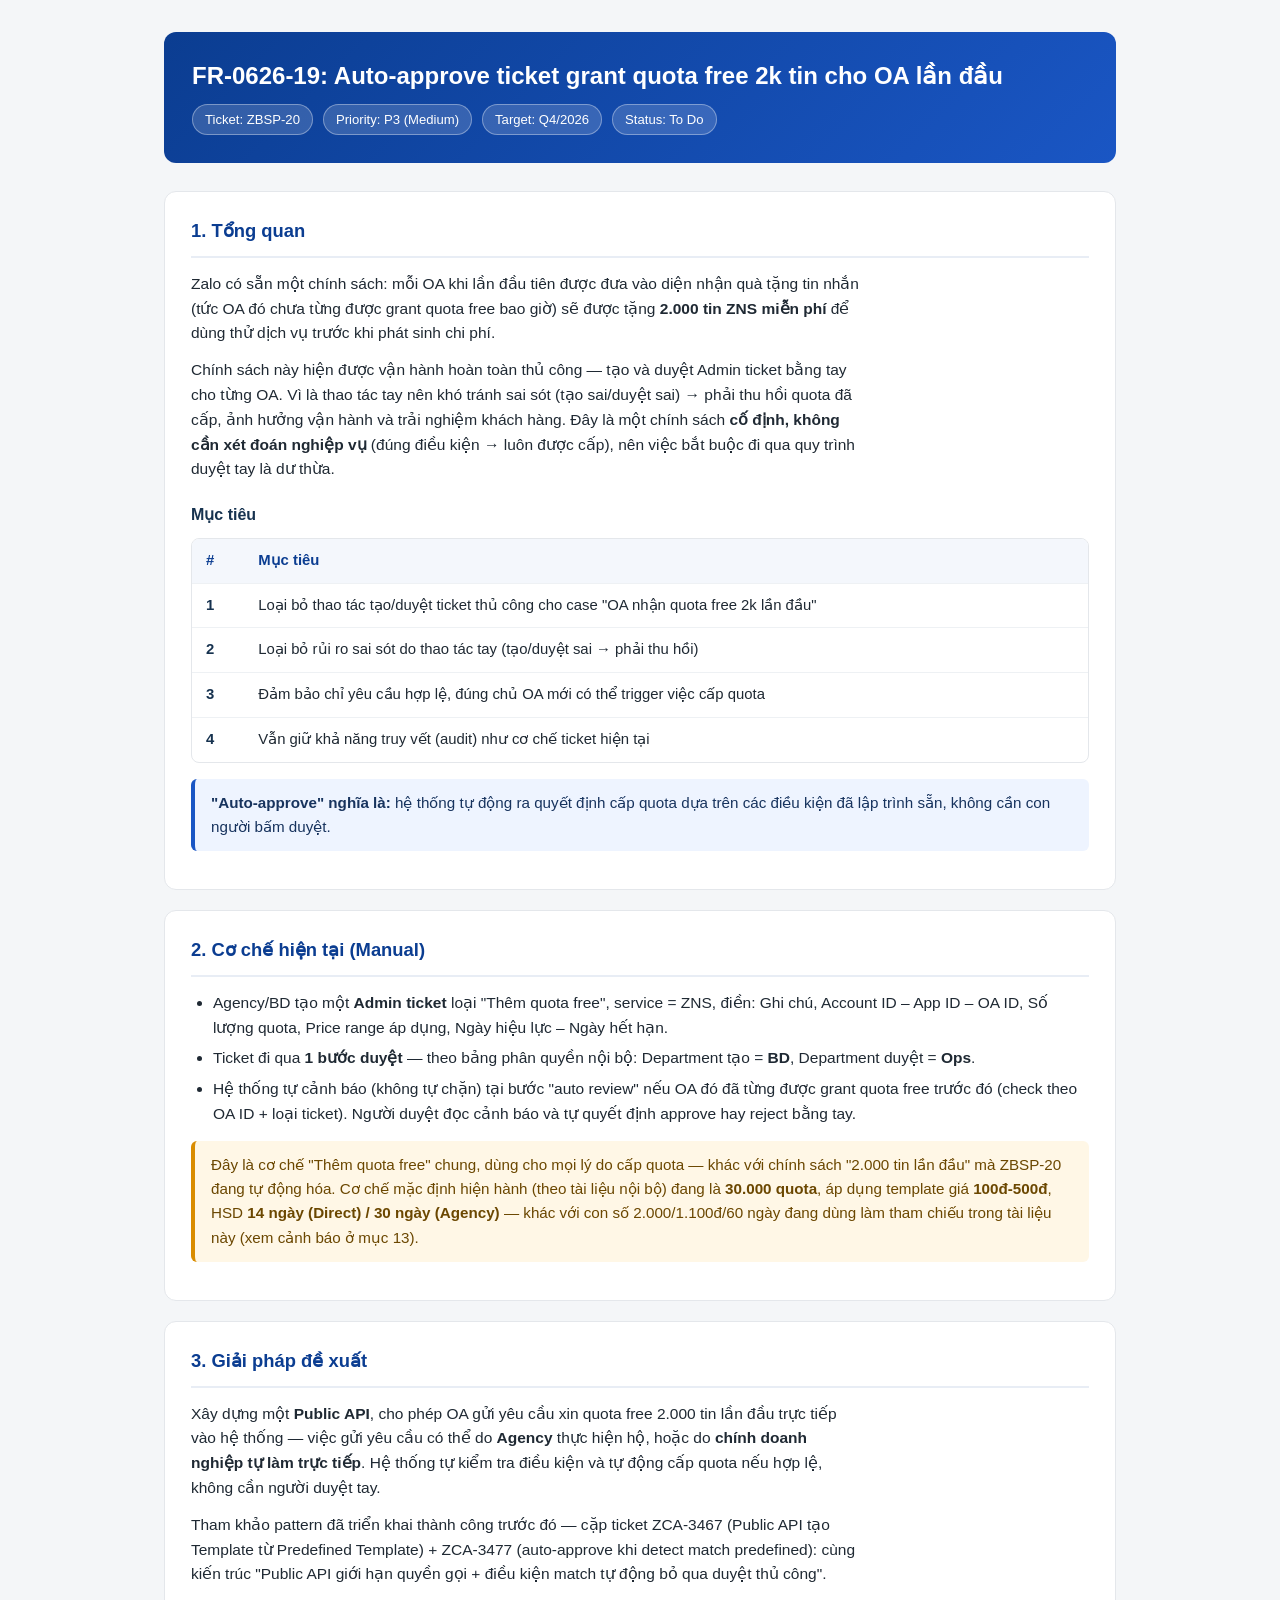
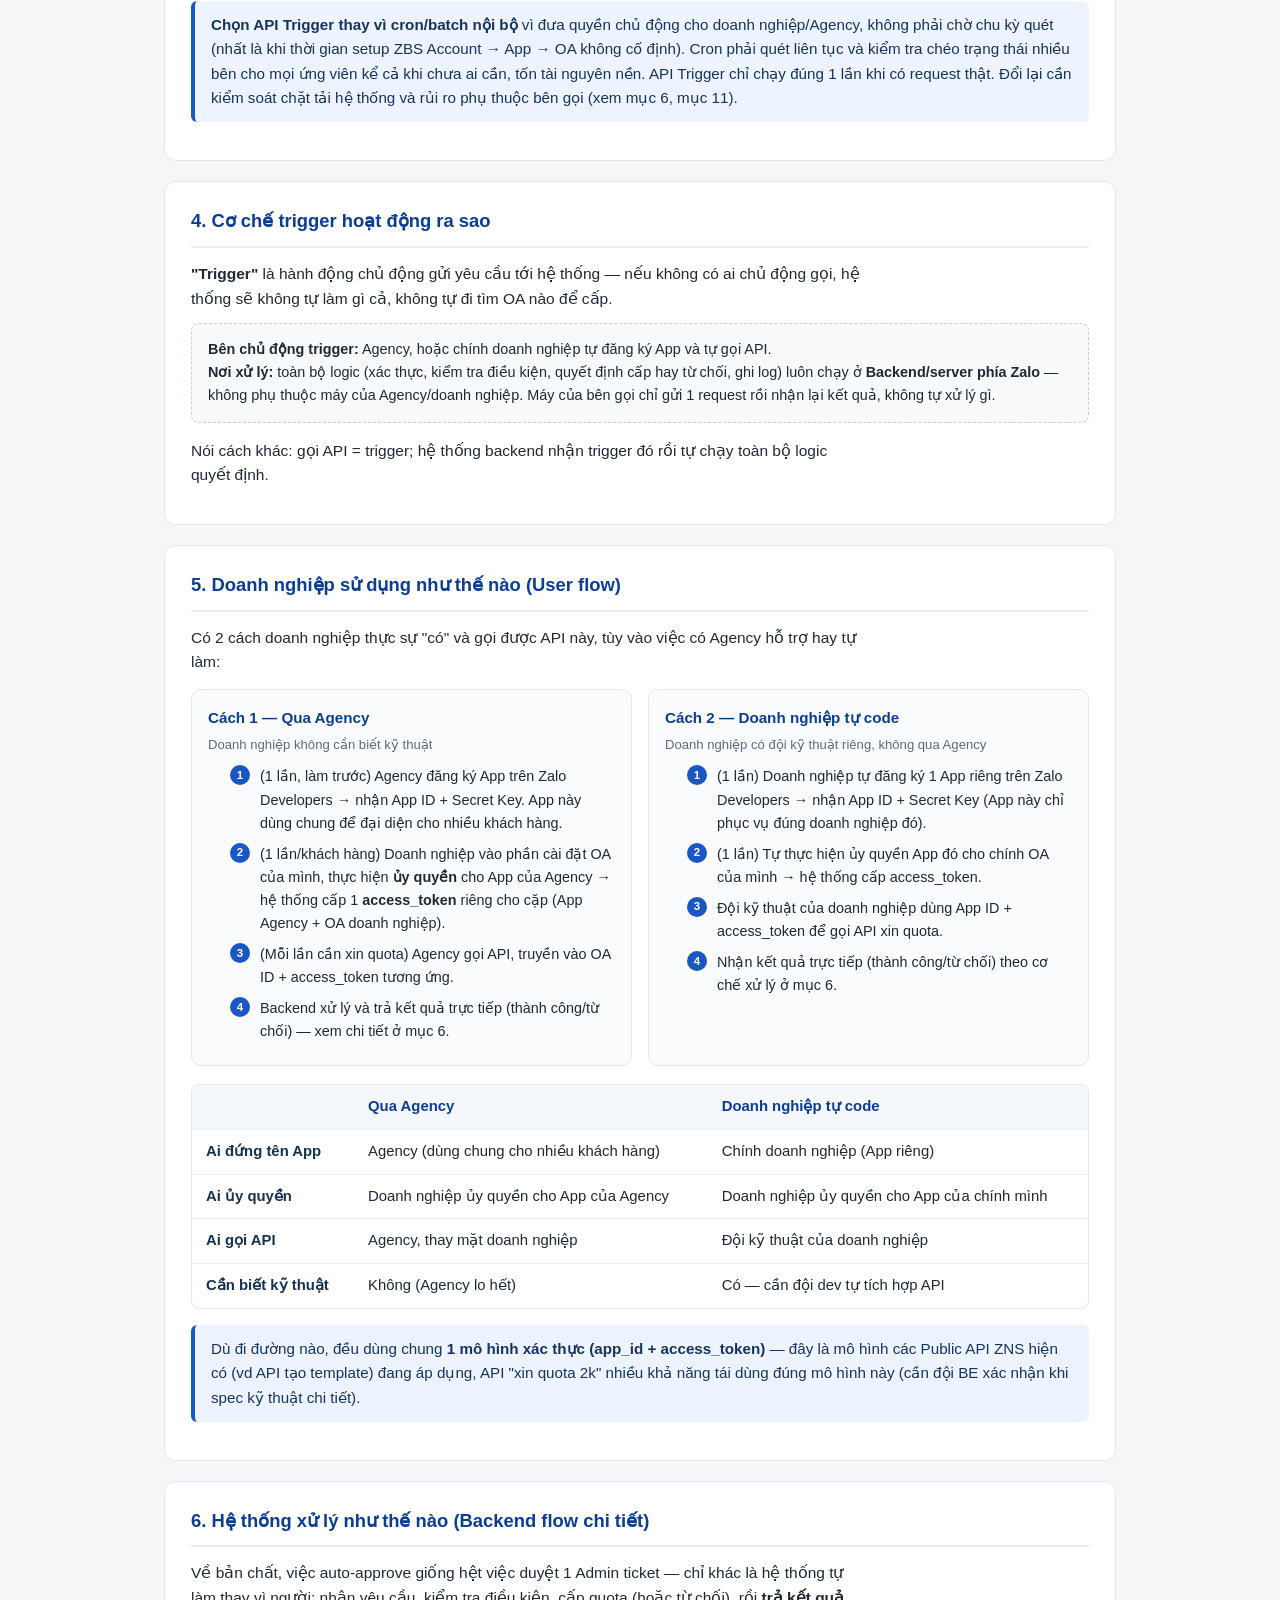
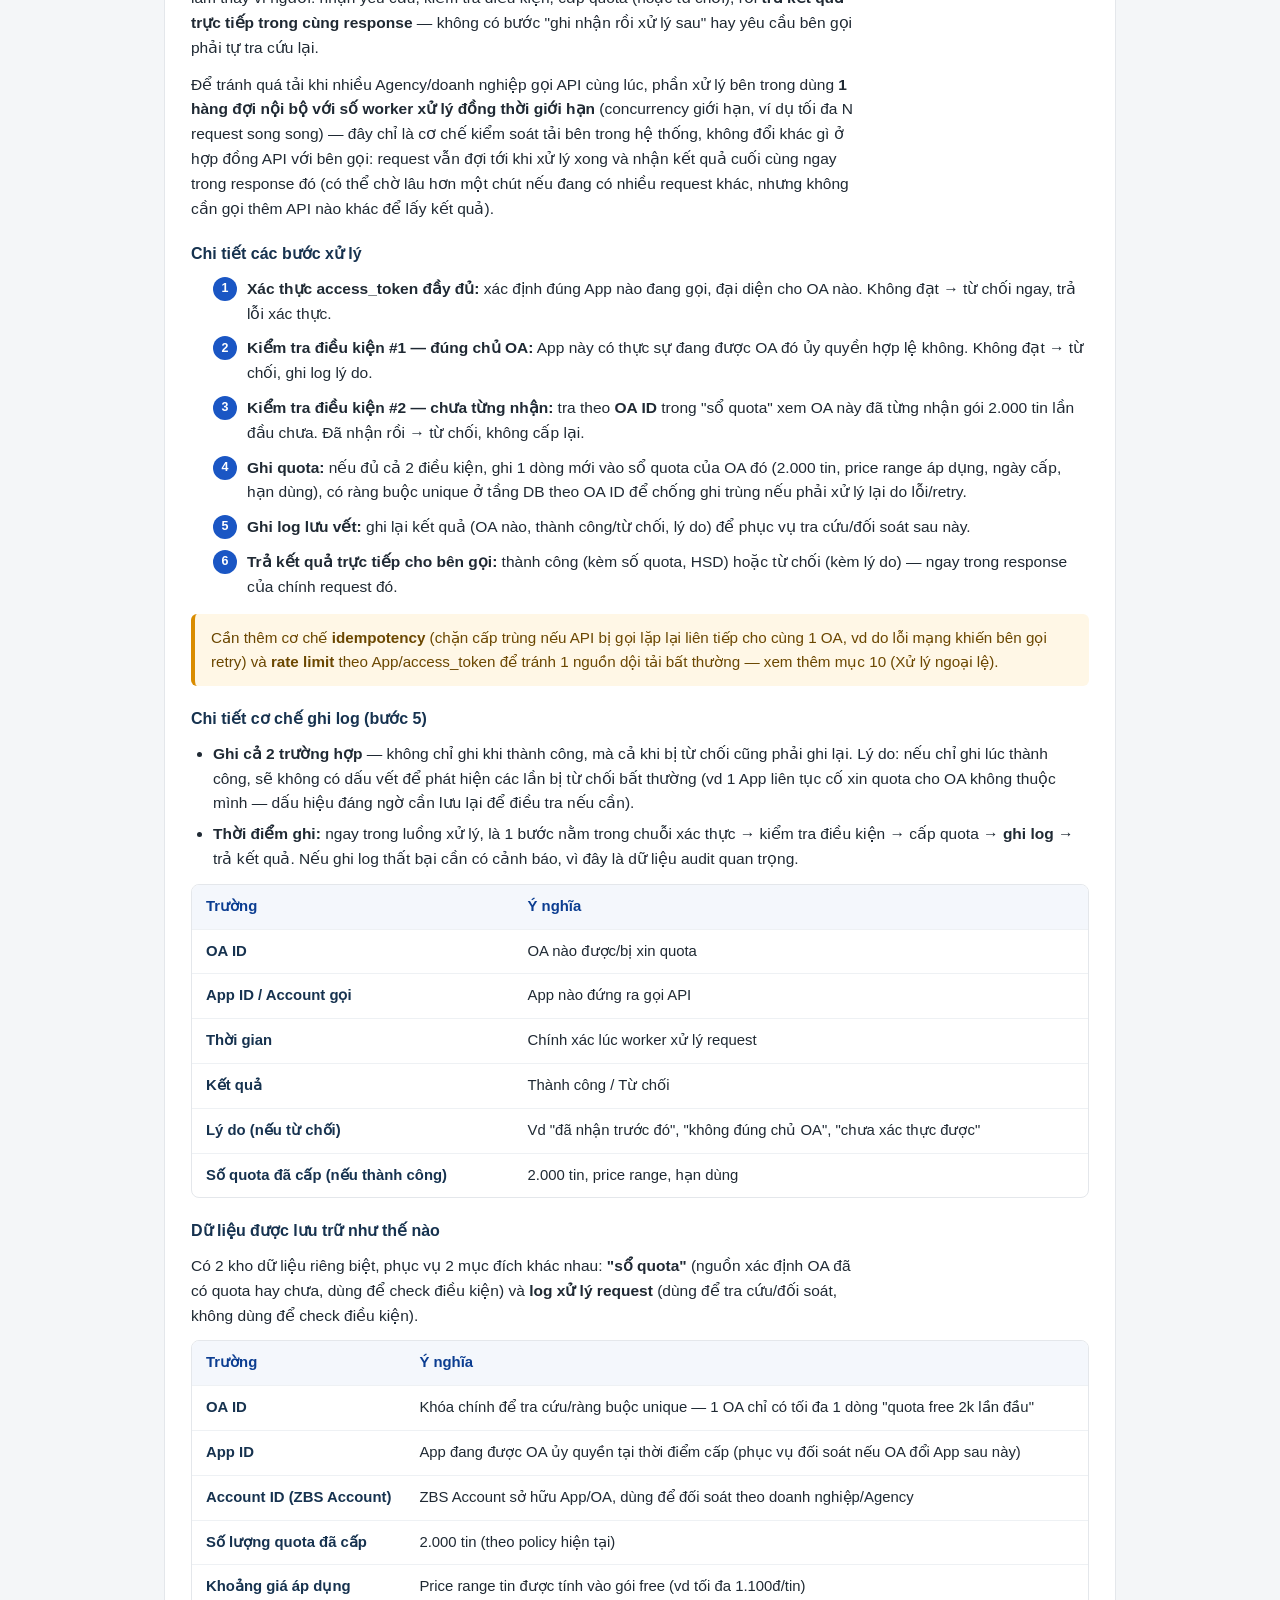
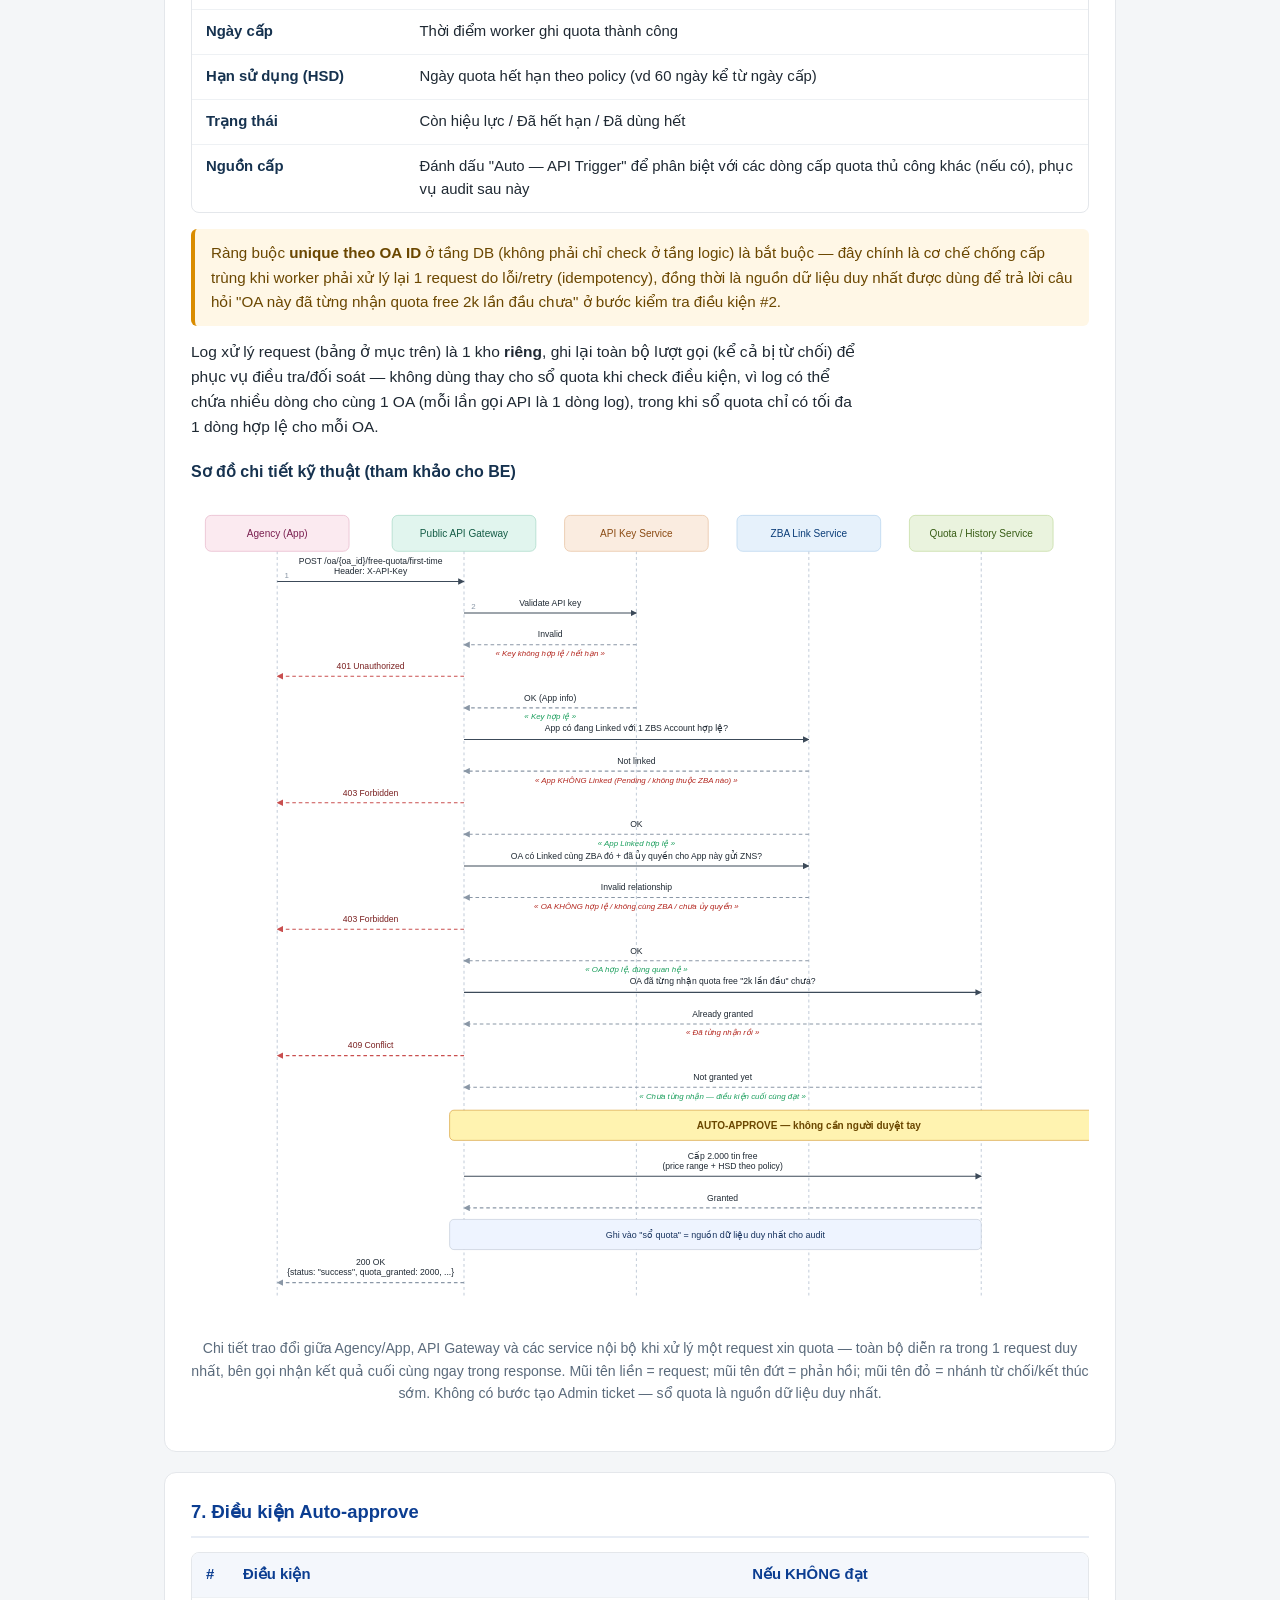
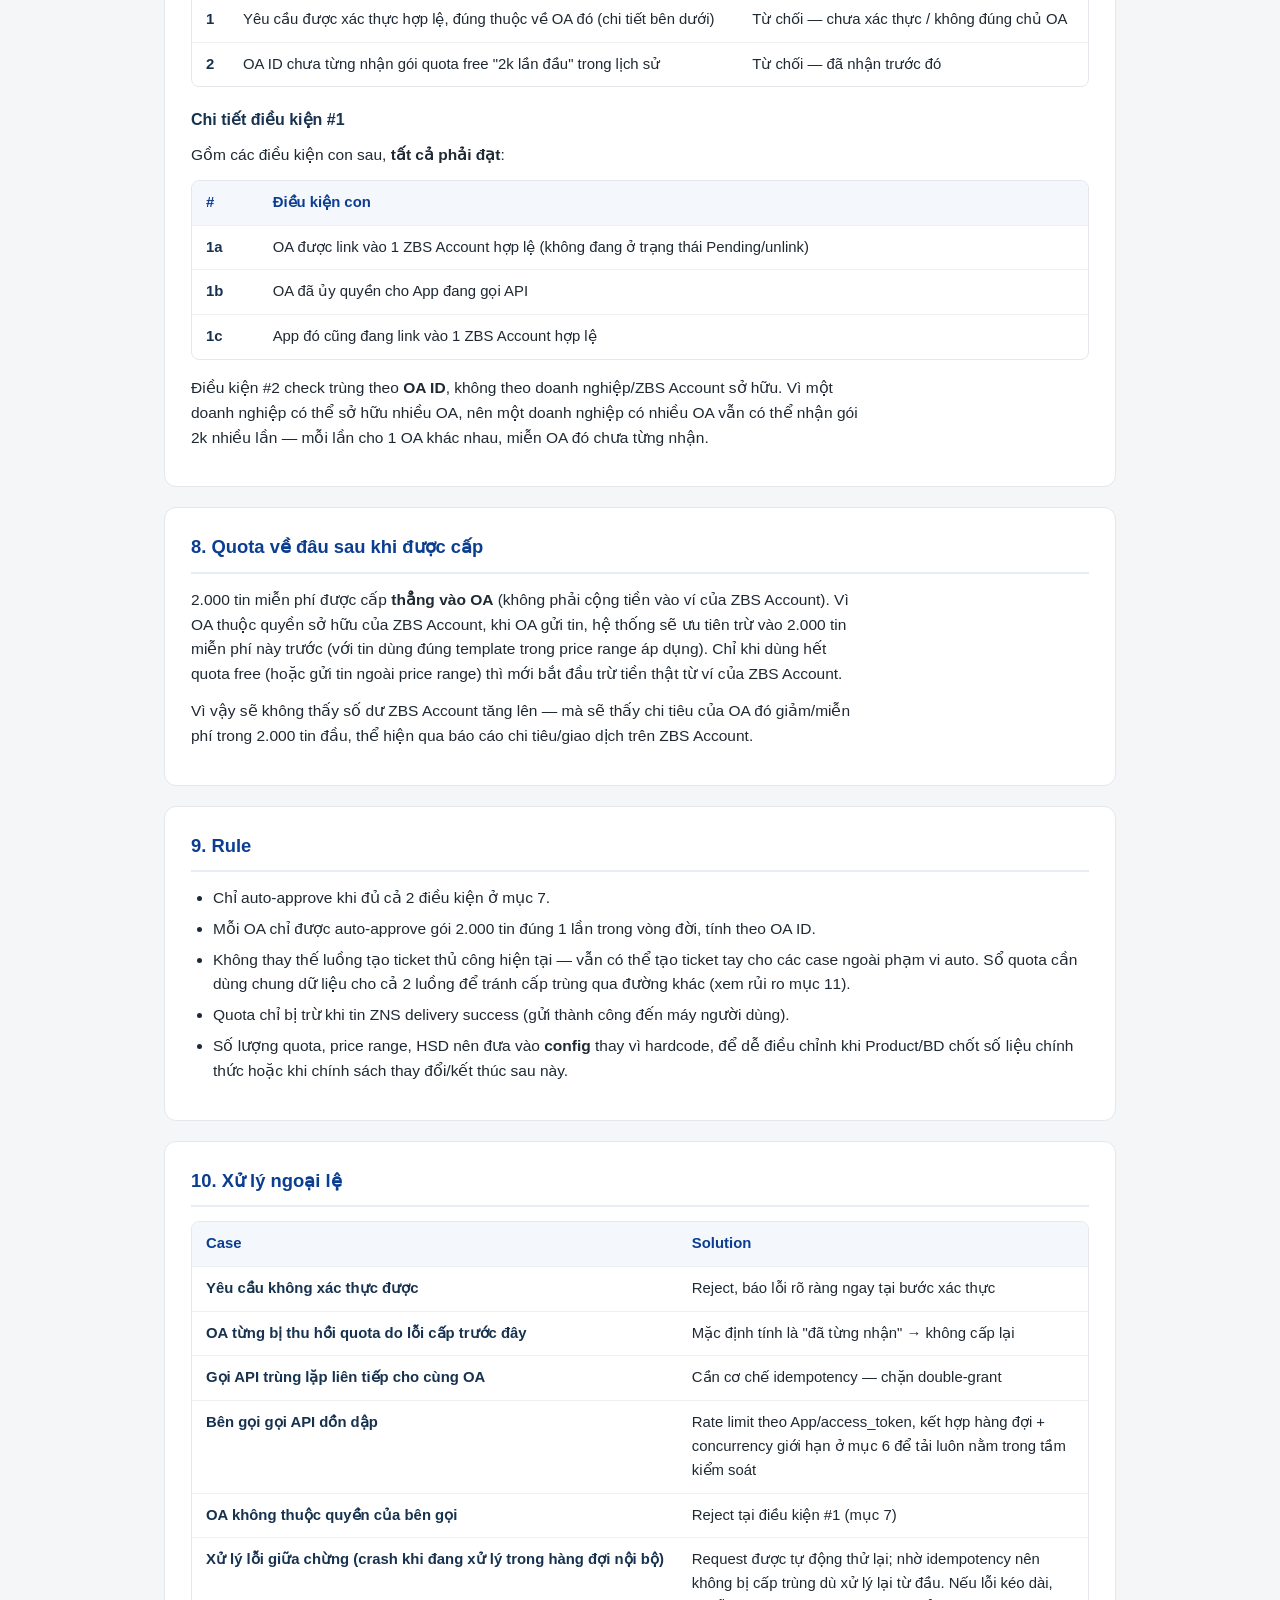
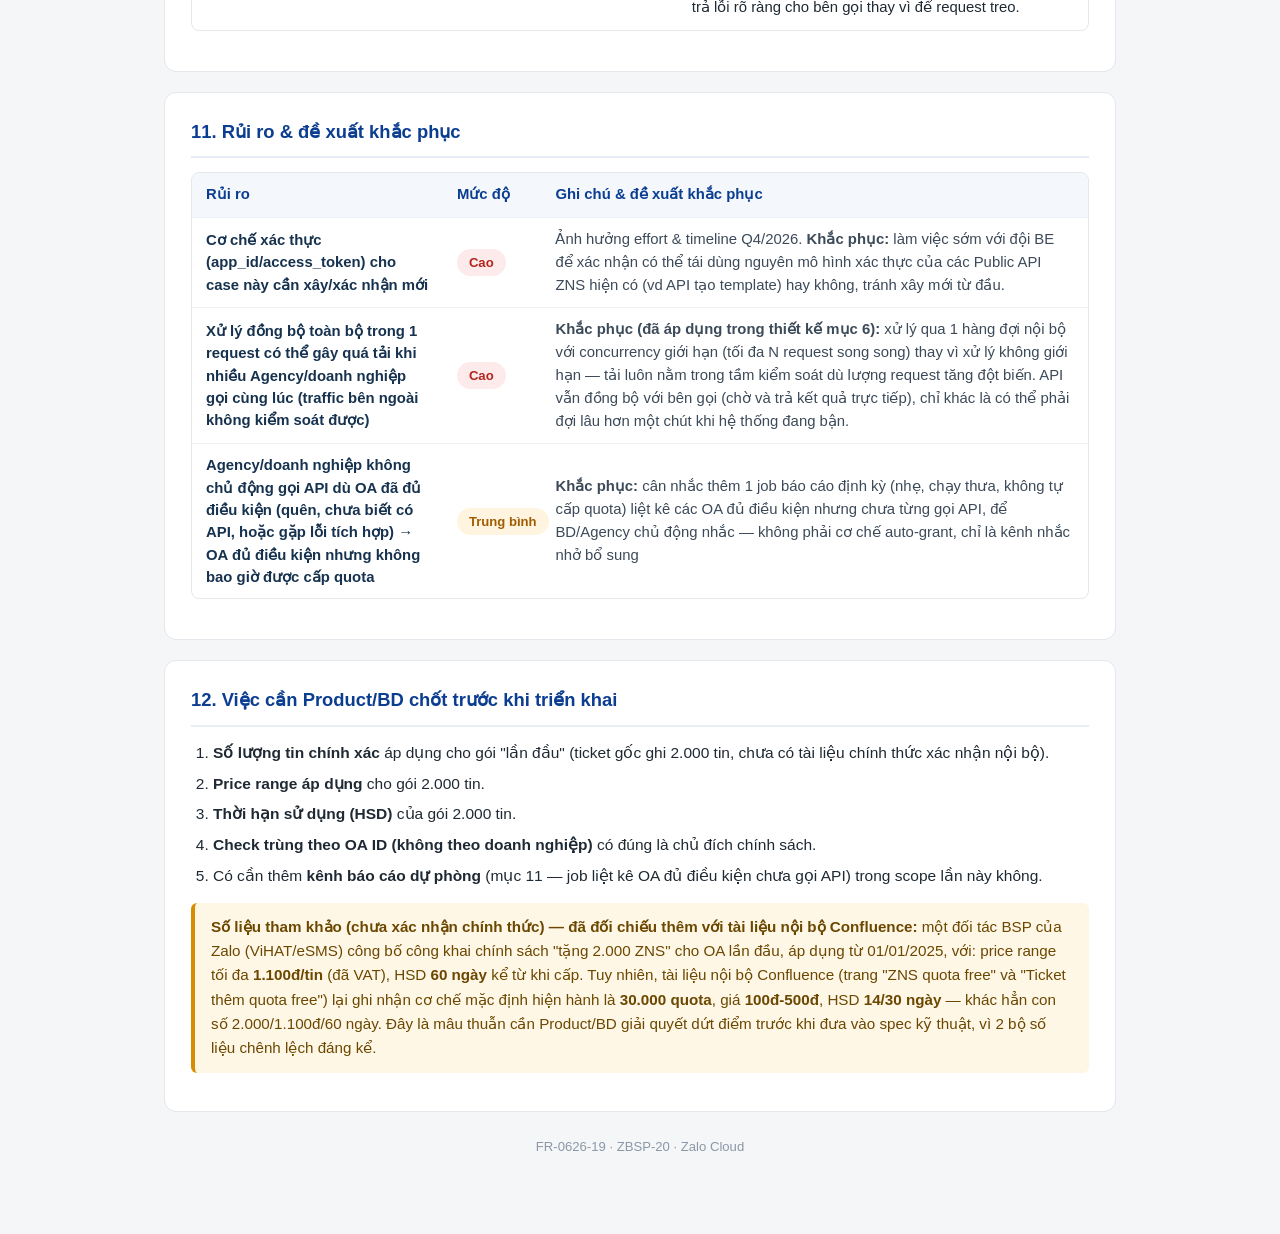
==== commit ba66ffa2: "Cập nhật nội dung báo cáo auto-approve 2k quota Co-Authored-By: Claude Sonnet 5 <noreply@anthropic.c" ====
--- a/reports/ZBSP-20-auto-approve-quota-free-2k.html
+++ b/reports/ZBSP-20-auto-approve-quota-free-2k.html
@@ -399,7 +399,7 @@
     <h2>3. Giải pháp đề xuất</h2>
     <p class="report-paragraph">Xây dựng một <strong>Public API</strong>, cho phép OA gửi yêu cầu xin quota free 2.000 tin lần đầu trực tiếp vào hệ thống — việc gửi yêu cầu có thể do <strong>Agency</strong> thực hiện hộ, hoặc do <strong>chính doanh nghiệp tự làm trực tiếp</strong>. Hệ thống tự kiểm tra điều kiện và tự động cấp quota nếu hợp lệ, không cần người duyệt tay.</p>
     <p class="report-paragraph">Tham khảo pattern đã triển khai thành công trước đó — cặp ticket ZCA-3467 (Public API tạo Template từ Predefined Template) + ZCA-3477 (auto-approve khi detect match predefined): cùng kiến trúc "Public API giới hạn quyền gọi + điều kiện match tự động bỏ qua duyệt thủ công".</p>
-    <div class="callout"><strong>Chọn API Trigger thay vì cron/batch nội bộ</strong> vì ưu tiên đưa quyền chủ động cho doanh nghiệp/Agency, tránh việc họ phải chờ tới chu kỳ quét định kỳ mới được cấp — đặc biệt quan trọng khi hệ thống setup (tạo ZBS Account → tạo App → tạo OA → liên kết) có thể mất nhiều thời gian không đoán trước được, khiến 1 job quét theo lịch dễ tạo cảm giác "tồn đọng" nếu không thiết kế đúng, dần dà gây gánh nặng và trì trệ cho hệ thống hiện tại. Ngoài ra, nếu để hệ thống tự đi tìm (Cron), nó phải quét <em>liên tục theo lịch</em> và với mỗi OA ứng viên phải kiểm tra chéo trạng thái của nhiều bên liên quan (ZBS Account đã tạo/hợp lệ chưa, App đã tạo và link ZBS chưa, OA đã tạo và ủy quyền App chưa) — dù 1 lần kiểm tra rẻ, việc lặp lại đều đặn trên cả tập ứng viên (kể cả những case đang làm dở, chưa hoàn tất) vẫn tiêu tốn tài nguyên nền liên tục dù chưa ai cần. Với API Trigger, hệ thống chỉ chạy đúng chuỗi kiểm tra đó <strong>1 lần, đúng lúc</strong> có request thật — không cần tự "đoán" khi nào 1 doanh nghiệp đã xong setup, không tốn tài nguyên quét nền khi chưa ai cần. Đổi lại, cần kiểm soát chặt tải hệ thống và rủi ro phụ thuộc bên gọi (xem mục 6 và mục 12).</div>
+   <div class="callout"><strong>Chọn API Trigger thay vì cron/batch nội bộ</strong> vì đưa quyền chủ động cho doanh nghiệp/Agency, không phải chờ chu kỳ quét (nhất là khi thời gian setup ZBS Account → App → OA không cố định). Cron phải quét liên tục và kiểm tra chéo trạng thái nhiều bên cho mọi ứng viên kể cả khi chưa ai cần, tốn tài nguyên nền. API Trigger chỉ chạy đúng 1 lần khi có request thật. Đổi lại cần kiểm soát chặt tải hệ thống và rủi ro phụ thuộc bên gọi (xem mục 6, mục 11).</div>
   </section>
 
   <section class="report-section">
@@ -718,7 +718,7 @@
         <tr>
           <td>Agency/doanh nghiệp không chủ động gọi API dù OA đã đủ điều kiện (quên, chưa biết có API, hoặc gặp lỗi tích hợp) → OA đủ điều kiện nhưng không bao giờ được cấp quota</td>
           <td><span class="risk-badge medium">Trung bình</span></td>
-          <td><strong>Khắc phục:</strong> cân nhắc thêm 1 job báo cáo định kỳ (nhẹ, chạy thưa, không tự cấp quota) liệt kê các OA đủ điều kiện nhưng chưa từng gọi API, để BD/Agency chủ động nhắc — không phải cơ chế auto-grant, chỉ là kênh nhắc nhở bổ sung (cần Product/BD xác nhận có đưa vào scope lần này không, xem mục 12).</td>
+          <td><strong>Khắc phục:</strong> cân nhắc thêm 1 job báo cáo định kỳ (nhẹ, chạy thưa, không tự cấp quota) liệt kê các OA đủ điều kiện nhưng chưa từng gọi API, để BD/Agency chủ động nhắc — không phải cơ chế auto-grant, chỉ là kênh nhắc nhở bổ sung</td>
         </tr>
       </table>
     </div>
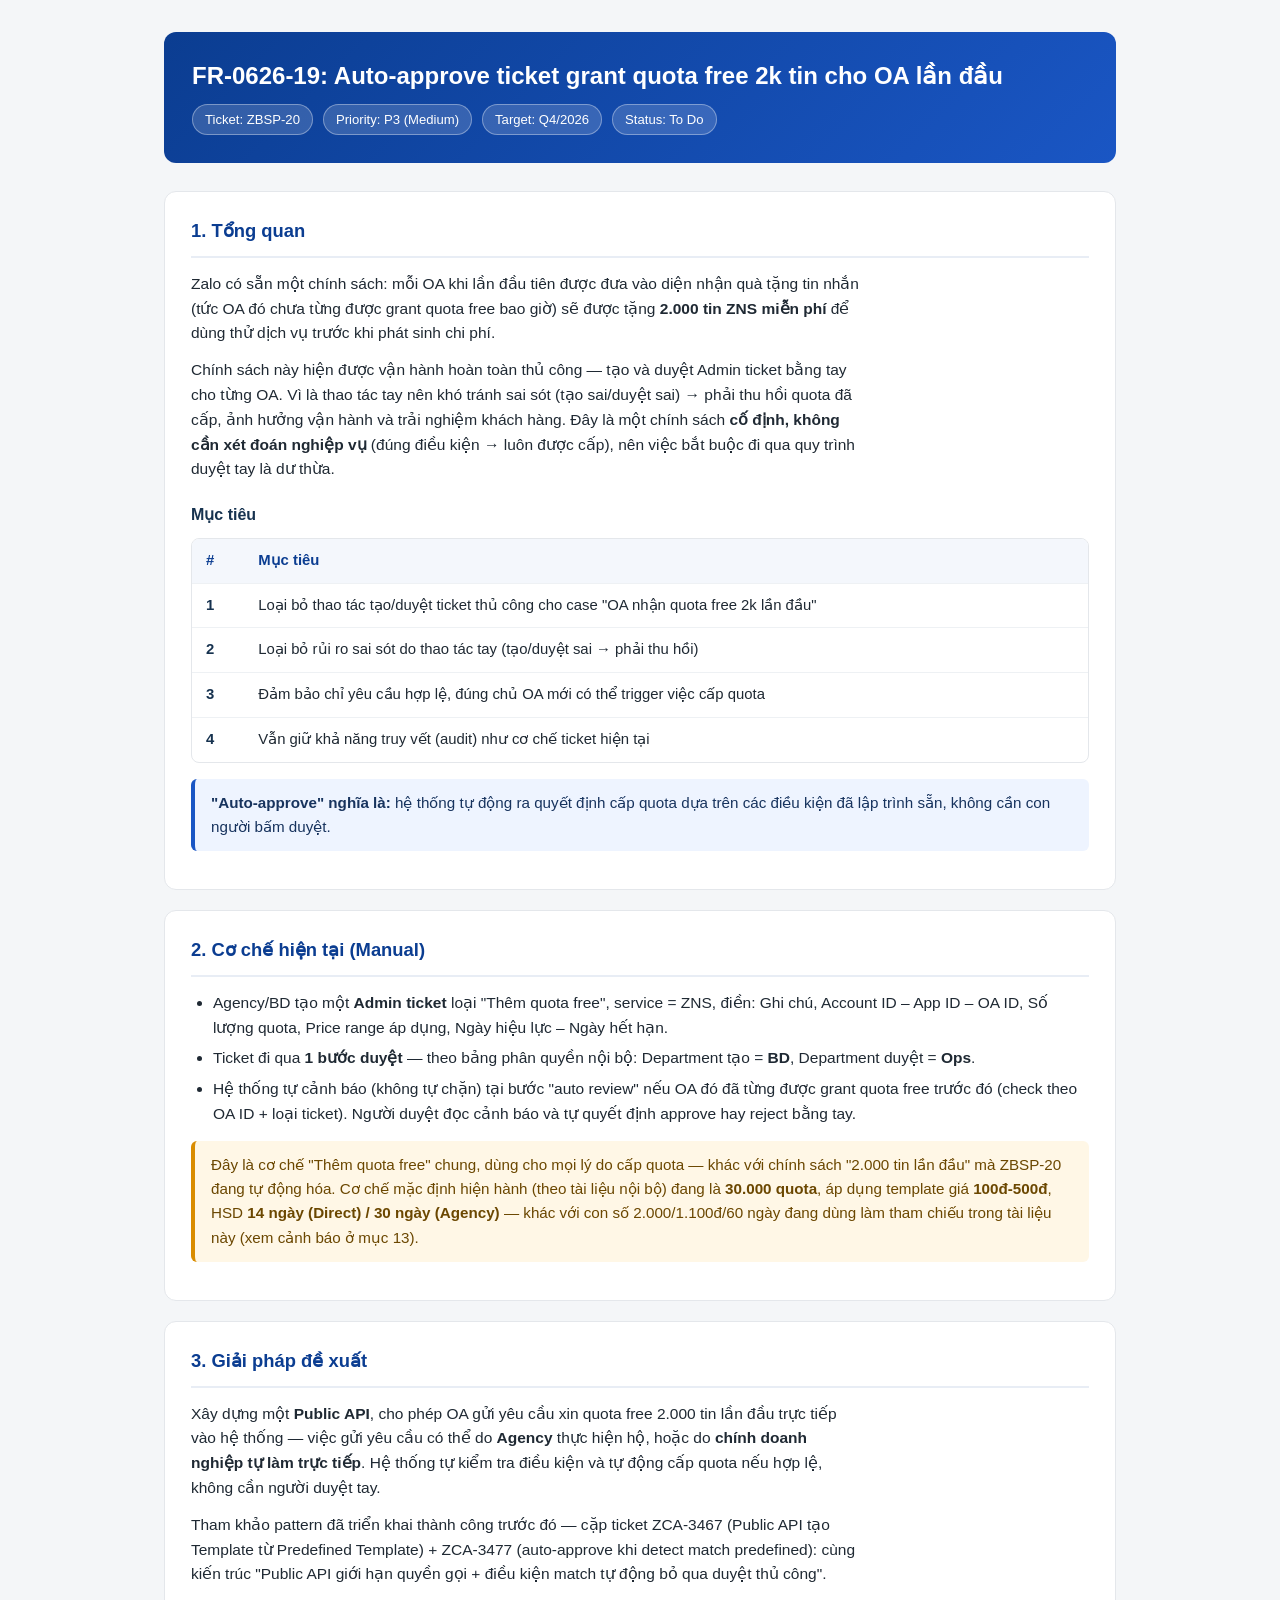
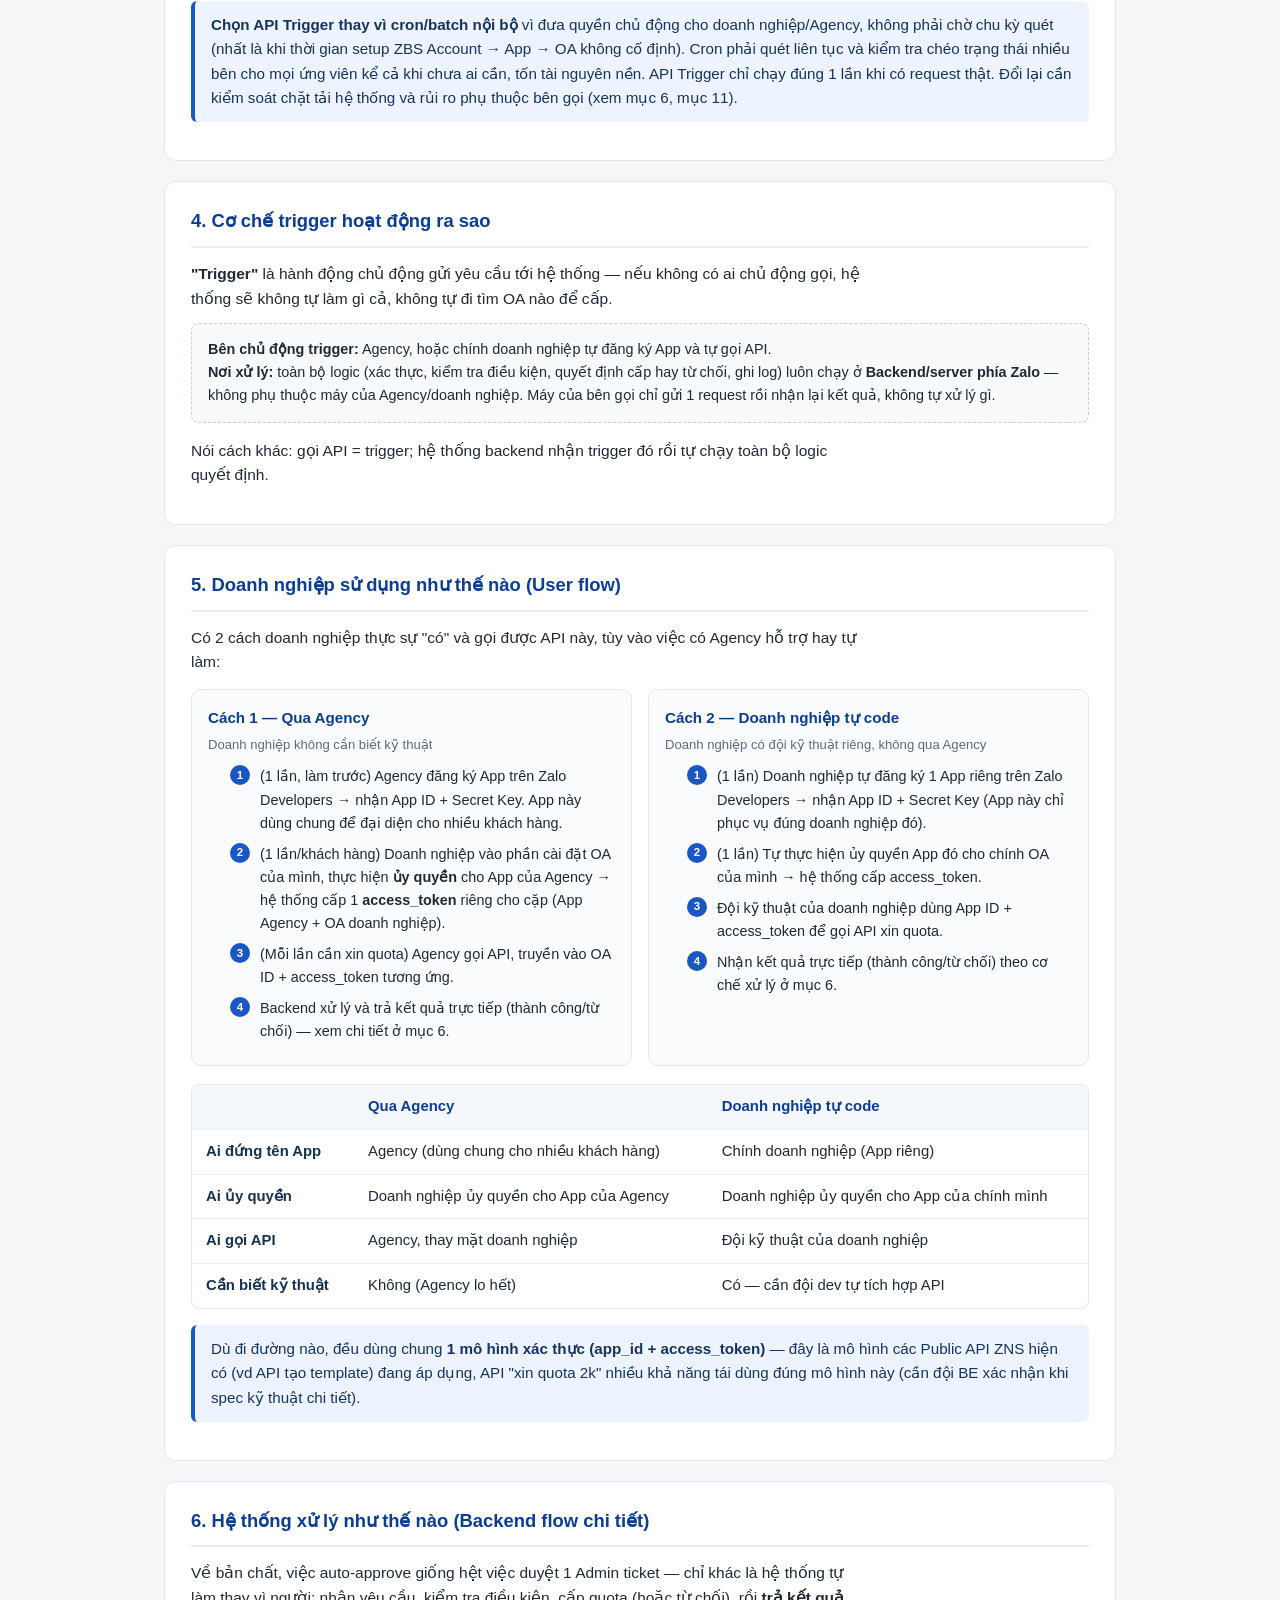
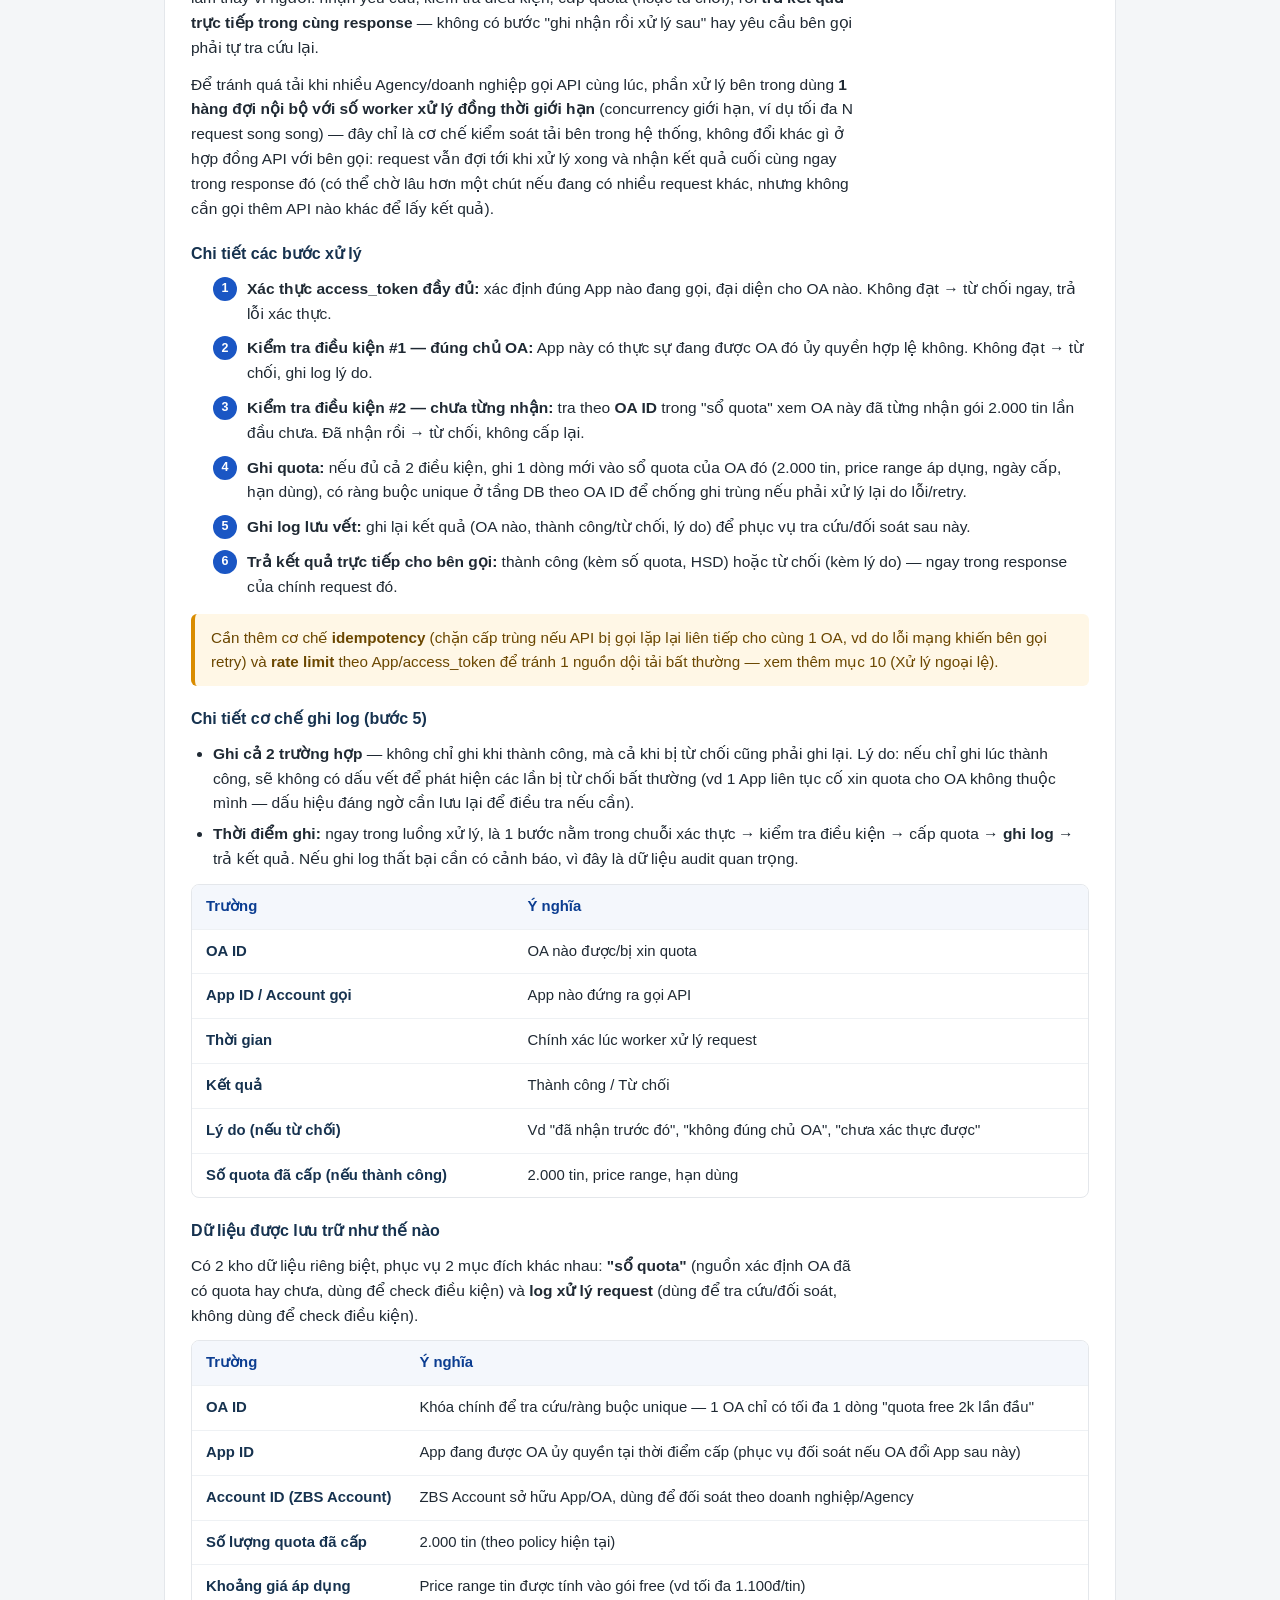
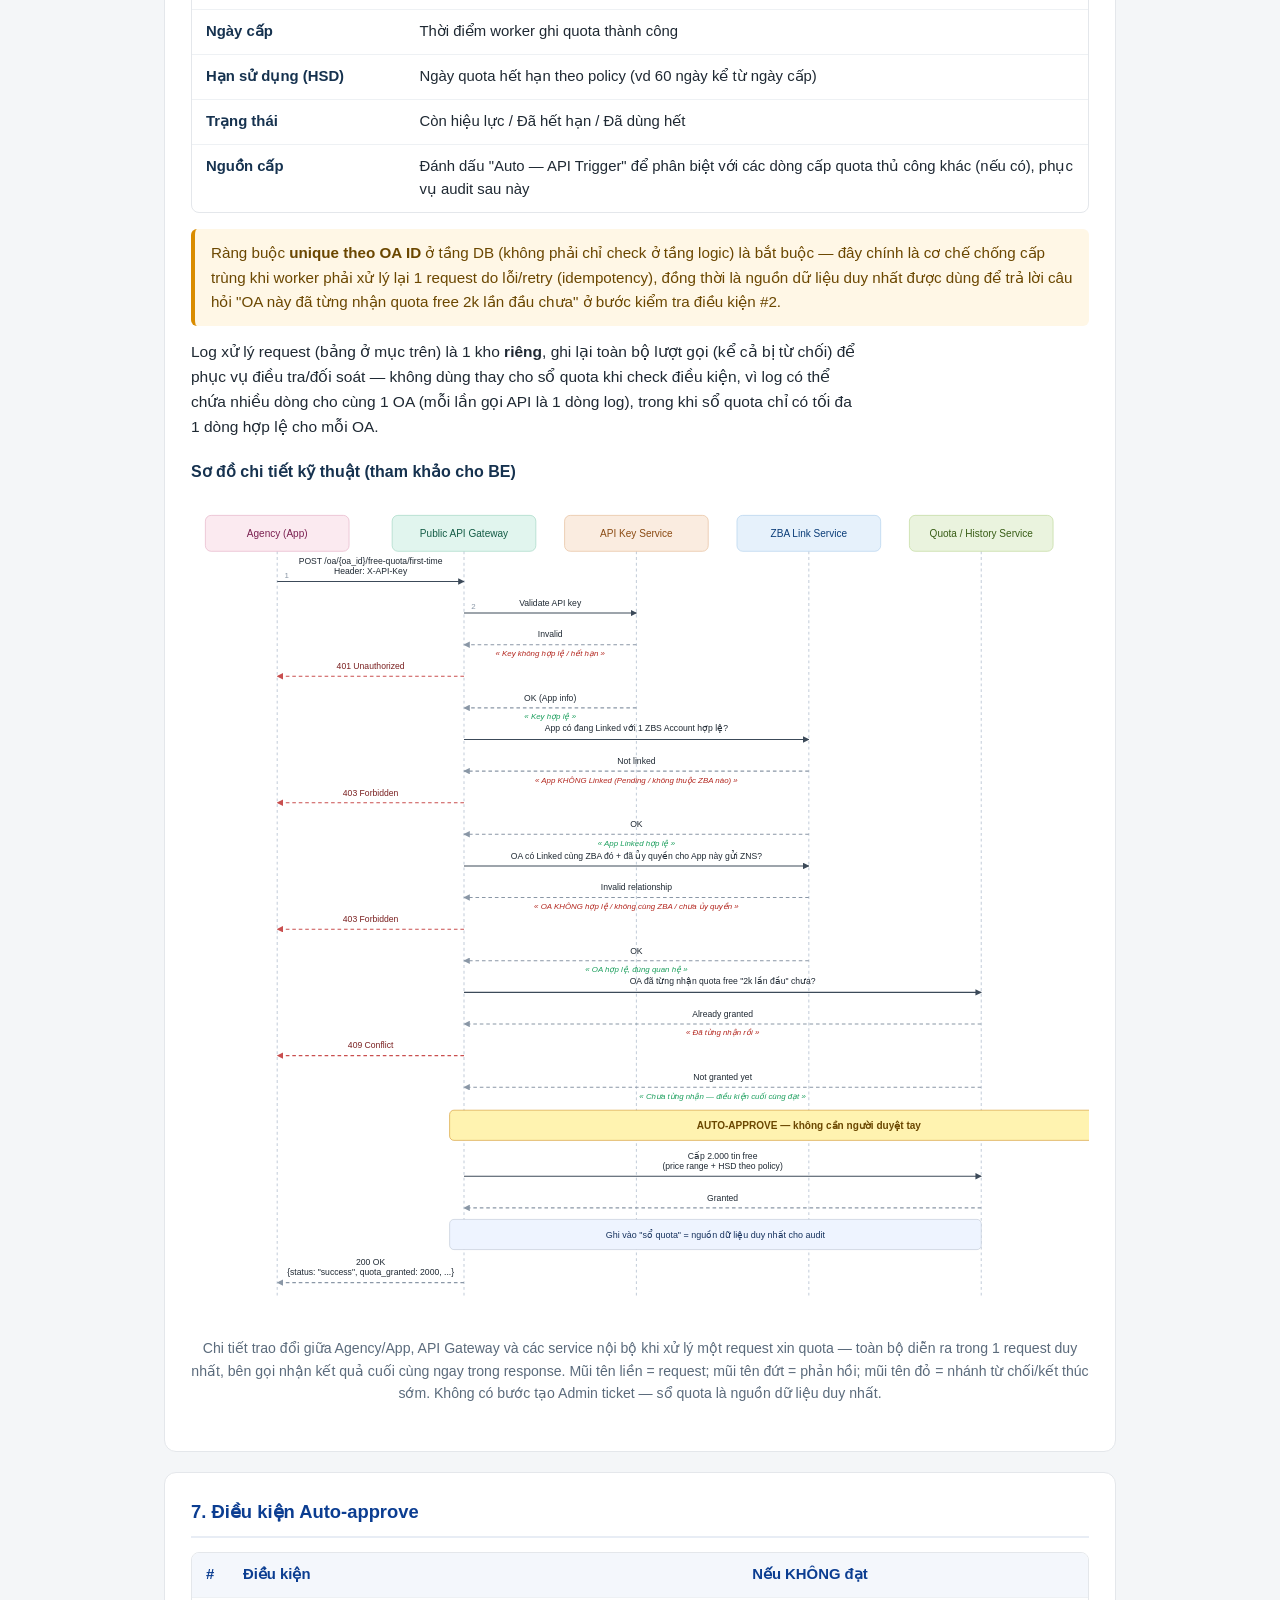
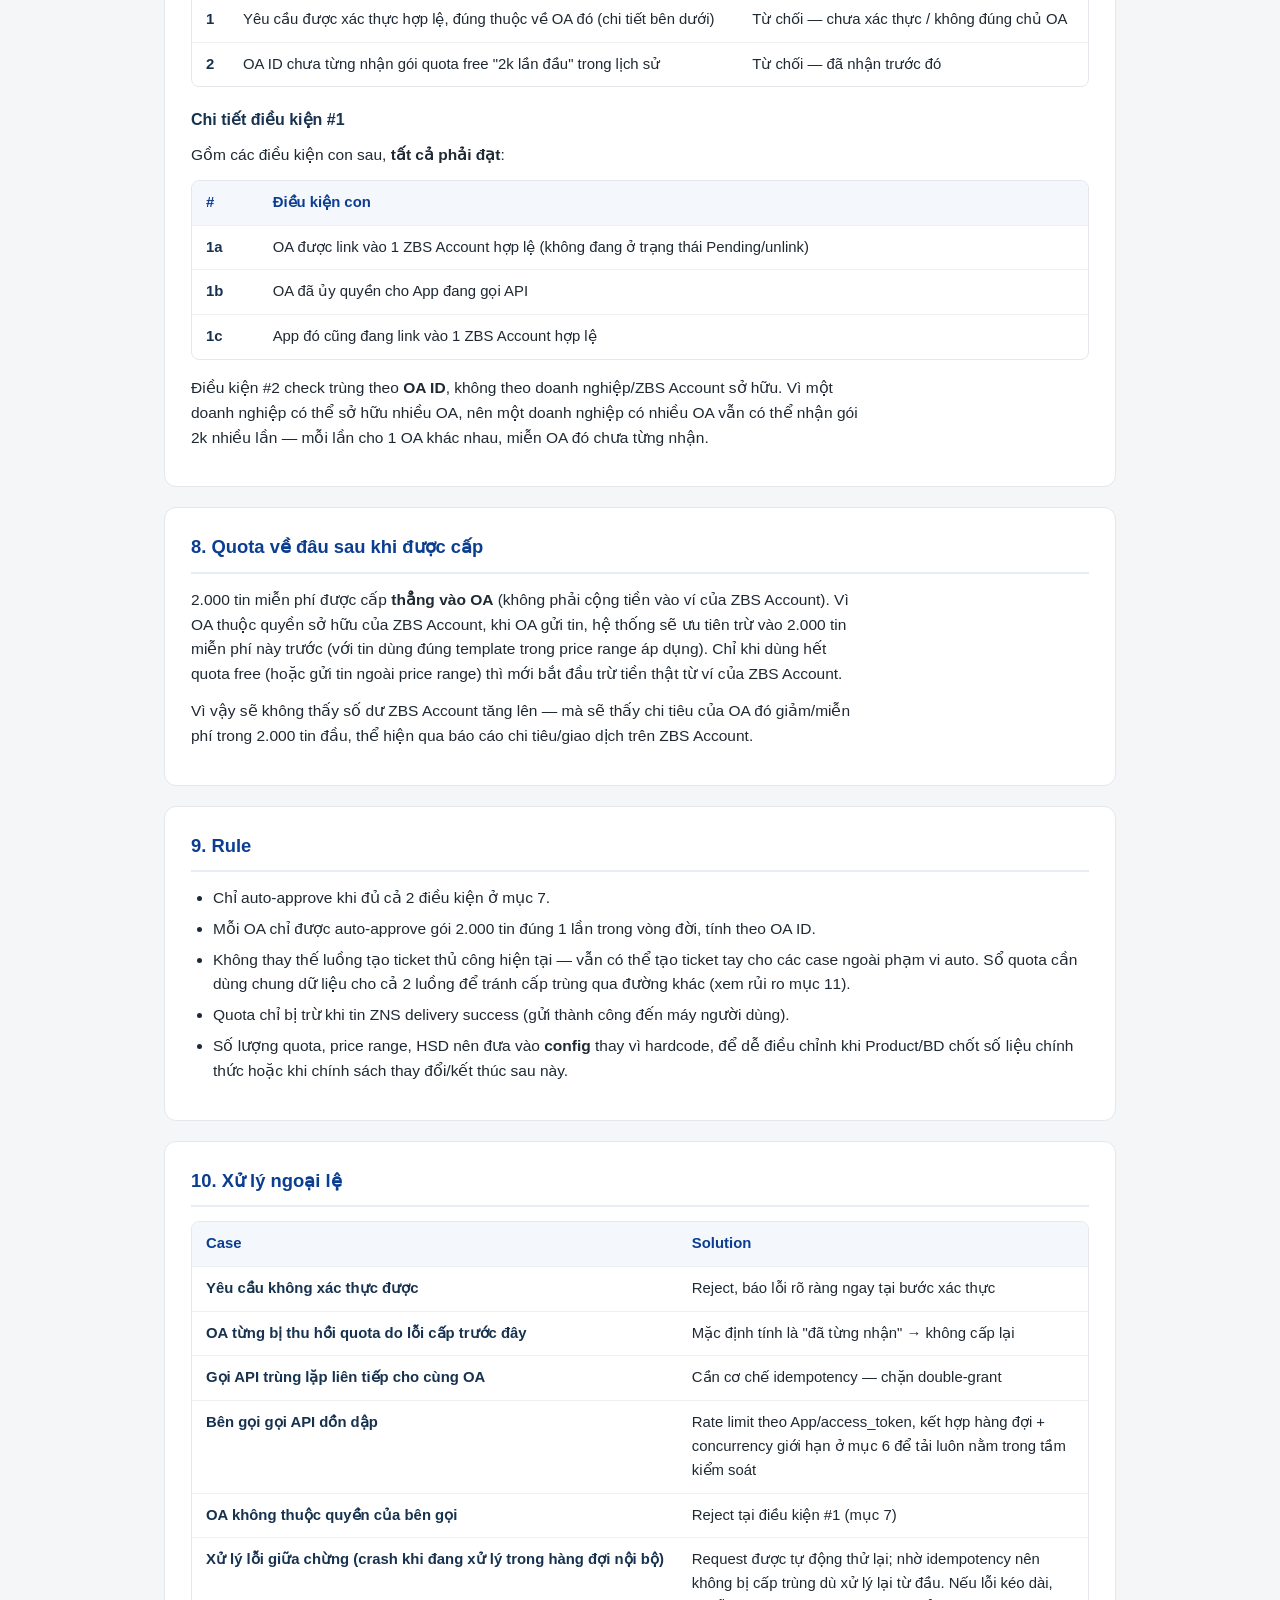
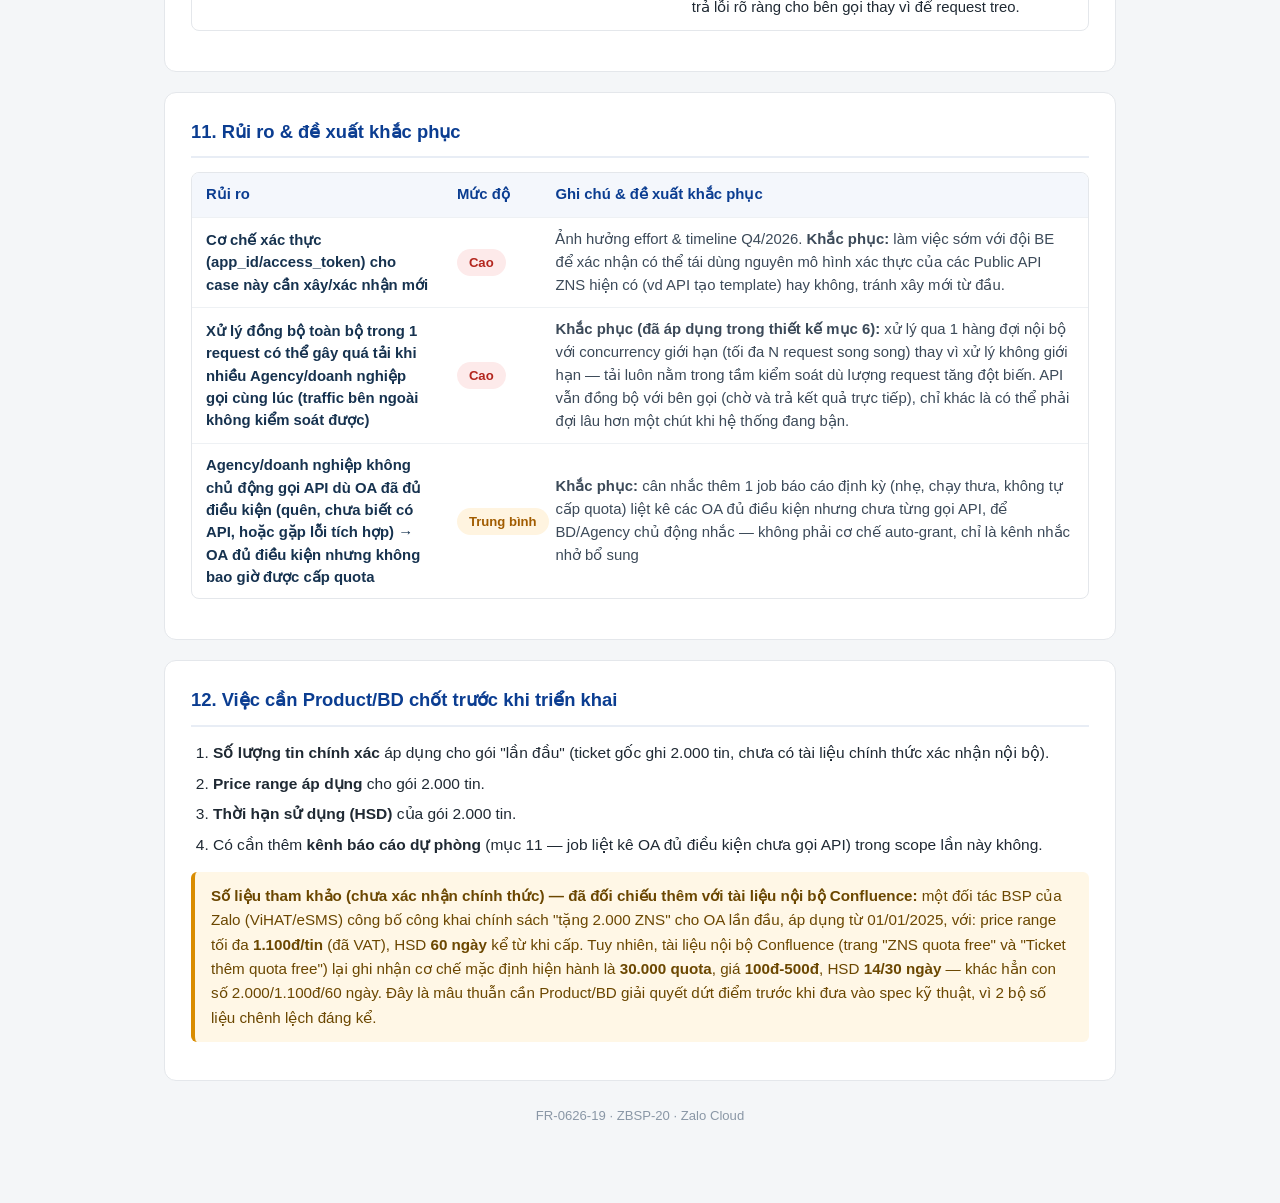
==== commit a717ae72: "Cập nhật báo cáo tổng hợp công việc và task hôm nay 17/08" ====
--- a/reports/ZBSP-20-auto-approve-quota-free-2k.html
+++ b/reports/ZBSP-20-auto-approve-quota-free-2k.html
@@ -730,7 +730,6 @@
       <li><strong>Số lượng tin chính xác</strong> áp dụng cho gói "lần đầu" (ticket gốc ghi 2.000 tin, chưa có tài liệu chính thức xác nhận nội bộ).</li>
       <li><strong>Price range áp dụng</strong> cho gói 2.000 tin.</li>
       <li><strong>Thời hạn sử dụng (HSD)</strong> của gói 2.000 tin.</li>
-      <li><strong>Check trùng theo OA ID (không theo doanh nghiệp)</strong> có đúng là chủ đích chính sách.</li>
       <li>Có cần thêm <strong>kênh báo cáo dự phòng</strong> (mục 11 — job liệt kê OA đủ điều kiện chưa gọi API) trong scope lần này không.</li>
     </ol>
     <div class="callout warn"><strong>Số liệu tham khảo (chưa xác nhận chính thức) — đã đối chiếu thêm với tài liệu nội bộ Confluence:</strong> một đối tác BSP của Zalo (ViHAT/eSMS) công bố công khai chính sách "tặng 2.000 ZNS" cho OA lần đầu, áp dụng từ 01/01/2025, với: price range tối đa <strong>1.100đ/tin</strong> (đã VAT), HSD <strong>60 ngày</strong> kể từ khi cấp. Tuy nhiên, tài liệu nội bộ Confluence (trang "ZNS quota free" và "Ticket thêm quota free") lại ghi nhận cơ chế mặc định hiện hành là <strong>30.000 quota</strong>, giá <strong>100đ-500đ</strong>, HSD <strong>14/30 ngày</strong> — khác hẳn con số 2.000/1.100đ/60 ngày. Đây là mâu thuẫn cần Product/BD giải quyết dứt điểm trước khi đưa vào spec kỹ thuật, vì 2 bộ số liệu chênh lệch đáng kể.</div>
